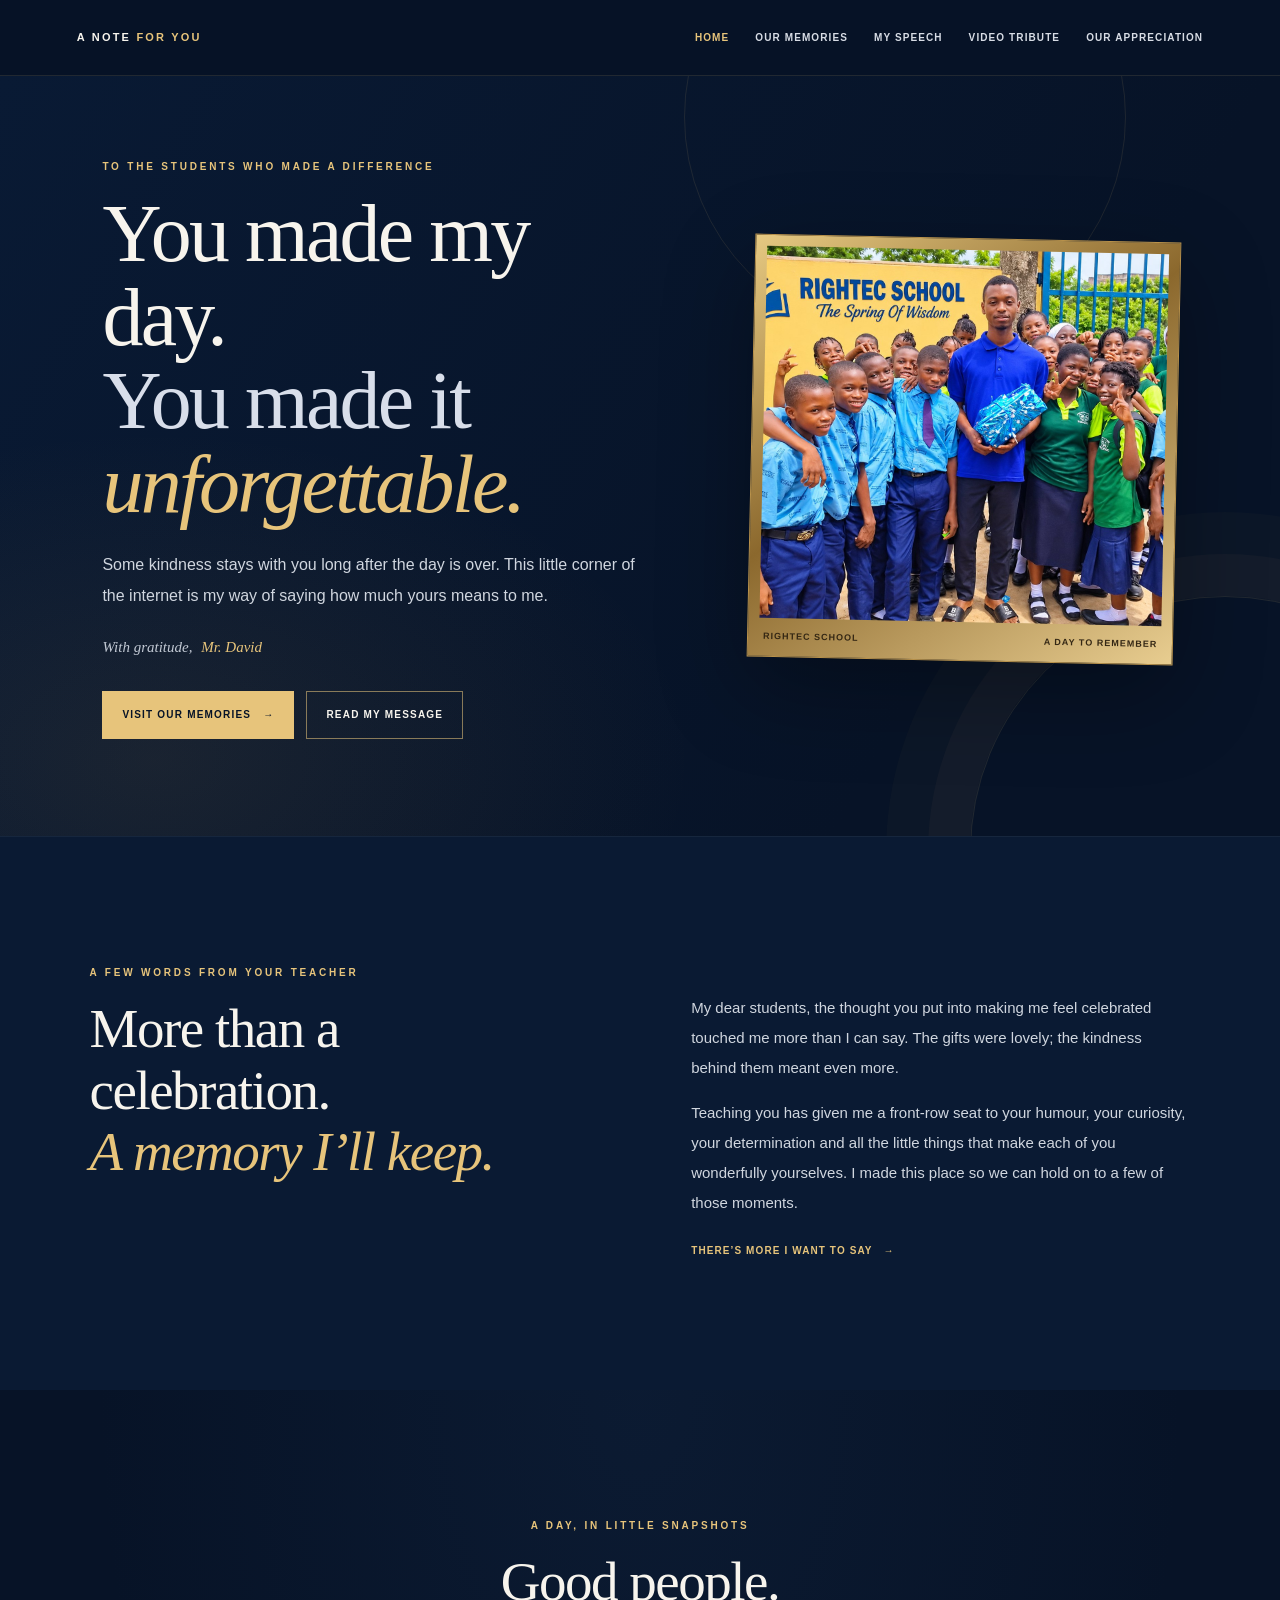
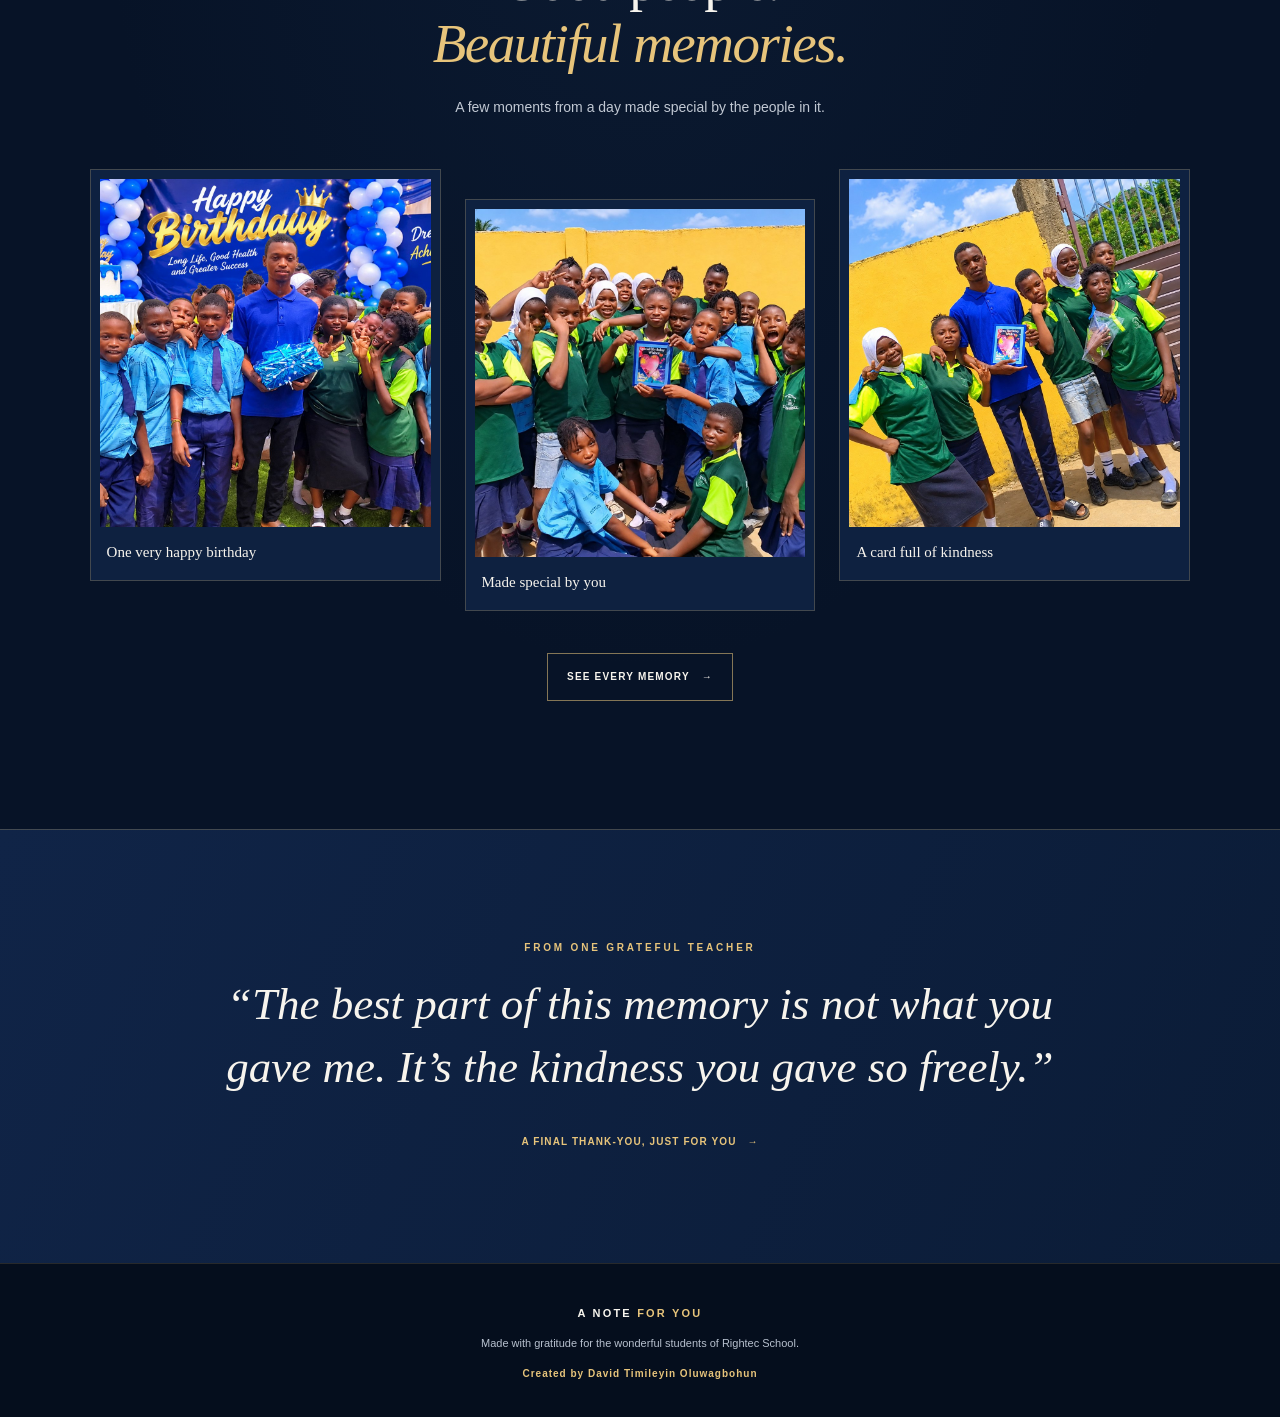
==== index.html @ 3aaab976 "Rebuild student appreciation website Co-authored-by: Copilot <223556219+Copilot@users.noreply.github" ====
<!doctype html>
<html lang="en">
<head>
  <meta charset="utf-8">
  <meta name="viewport" content="width=device-width, initial-scale=1">
  <meta name="theme-color" content="#071327">
  <meta name="description" content="A heartfelt thank-you and a collection of memories for the wonderful students of Rightec School.">
  <title>For My Wonderful Students | Mr. David</title>
  <link rel="stylesheet" href="style.css">
</head>
<body>
  <header class="site-header">
    <a class="brand" href="index.html" aria-label="Mr. David's appreciation website, home">A NOTE <span>FOR YOU</span></a>
    <nav class="navigation" aria-label="Main navigation">
      <a href="index.html" aria-current="page">Home</a>
      <a href="memories.html">Our Memories</a>
      <a href="speech.html">My Speech</a>
      <a href="video.html">Video Tribute</a>
      <a href="thank-you.html">Our Appreciation</a>
    </nav>
  </header>

  <main>
    <section class="hero">
      <div class="hero-copy">
        <p class="eyebrow">To the students who made a difference</p>
        <h1>You made my day.<br><span>You made it</span><br><em>unforgettable.</em></h1>
        <p class="hero-intro">Some kindness stays with you long after the day is over. This little corner of the internet is my way of saying how much yours means to me.</p>
        <p class="hero-signature">With gratitude, <span>Mr. David</span></p>
        <div class="button-row">
          <a class="button button-gold" href="memories.html">Visit our memories <span aria-hidden="true">→</span></a>
          <a class="button button-outline" href="speech.html">Read my message</a>
        </div>
      </div>
      <figure class="hero-photo">
        <img src="images/1000128212.jpg" alt="Mr. David surrounded by his students at Rightec School">
        <figcaption><span>Rightec School</span><span>A day to remember</span></figcaption>
      </figure>
      <span class="hero-ornament" aria-hidden="true"></span>
    </section>

    <section class="section welcome-section">
      <div class="section-heading">
        <p class="eyebrow">A few words from your teacher</p>
        <h2>More than a celebration.<br><em>A memory I’ll keep.</em></h2>
      </div>
      <div class="welcome-copy">
        <p>My dear students, the thought you put into making me feel celebrated touched me more than I can say. The gifts were lovely; the kindness behind them meant even more.</p>
        <p>Teaching you has given me a front-row seat to your humour, your curiosity, your determination and all the little things that make each of you wonderfully yourselves. I made this place so we can hold on to a few of those moments.</p>
        <a class="text-link" href="speech.html">There’s more I want to say <span aria-hidden="true">→</span></a>
      </div>
    </section>

    <section class="section memory-preview">
      <div class="section-heading section-heading-centered">
        <p class="eyebrow">A day, in little snapshots</p>
        <h2>Good people.<br><em>Beautiful memories.</em></h2>
        <p class="section-lead">A few moments from a day made special by the people in it.</p>
      </div>
      <div class="preview-grid">
        <a class="preview-card" href="memories.html">
          <img src="images/1000127502.jpg" alt="A joyful birthday gathering with the students" loading="lazy">
          <span>One very happy birthday</span>
        </a>
        <a class="preview-card preview-card-offset" href="memories.html">
          <img src="images/1000131288.jpg" alt="Mr. David sharing a gift with his students" loading="lazy">
          <span>Made special by you</span>
        </a>
        <a class="preview-card" href="memories.html">
          <img src="images/1000131291.jpg" alt="Students gathered around a birthday card" loading="lazy">
          <span>A card full of kindness</span>
        </a>
      </div>
      <div class="center">
        <a class="button button-outline" href="memories.html">See every memory <span aria-hidden="true">→</span></a>
      </div>
    </section>

    <section class="closing-band">
      <p class="eyebrow">From one grateful teacher</p>
      <blockquote>“The best part of this memory is not what you gave me. It’s the kindness you gave so freely.”</blockquote>
      <a class="text-link" href="thank-you.html">A final thank-you, just for you <span aria-hidden="true">→</span></a>
    </section>
  </main>

  <footer class="site-footer">
    <a class="brand" href="index.html">A NOTE <span>FOR YOU</span></a>
    <p>Made with gratitude for the wonderful students of Rightec School.</p>
    <p class="creator-credit">Created by David Timileyin Oluwagbohun</p>
  </footer>
</body>
</html>
---- style.css ----
:root {
  color-scheme: dark;
  --night: #071327;
  --night-soft: #0a1a33;
  --surface: #0e2140;
  --surface-raised: #12284a;
  --gold: #e7c47b;
  --gold-deep: #b9924b;
  --white: #f7f4ed;
  --muted: #c1c8d3;
  --line: rgb(231 196 123 / 24%);
  --serif: Georgia, "Times New Roman", serif;
  --sans: Arial, Helvetica, sans-serif;
}

* {
  box-sizing: border-box;
}

html {
  scroll-behavior: smooth;
}

body {
  min-width: 320px;
  margin: 0;
  background: var(--night);
  color: var(--white);
  font-family: var(--serif);
  line-height: 1.7;
}

img {
  display: block;
  max-width: 100%;
}

a {
  color: inherit;
  text-decoration: none;
}

a:focus-visible {
  outline: 2px solid var(--gold);
  outline-offset: 5px;
}

.site-header {
  position: sticky;
  z-index: 5;
  top: 0;
  display: flex;
  min-height: 76px;
  align-items: center;
  justify-content: space-between;
  gap: 24px;
  padding: 14px max(6vw, calc((100vw - 1200px) / 2));
  border-bottom: 1px solid rgb(231 196 123 / 12%);
  background: rgb(7 19 39 / 96%);
  backdrop-filter: blur(14px);
}

.brand {
  flex: 0 0 auto;
  color: var(--white);
  font: 700 11px/1.3 var(--sans);
  letter-spacing: 2.2px;
}

.brand span {
  color: var(--gold);
}

.navigation {
  display: flex;
  flex-wrap: wrap;
  justify-content: flex-end;
  gap: 8px 26px;
}

.navigation a {
  padding: 5px 0;
  color: #d7dce5;
  font: 700 10px/1.5 var(--sans);
  letter-spacing: 1.1px;
  text-transform: uppercase;
  transition: color 180ms ease;
}

.navigation a:hover,
.navigation a[aria-current="page"] {
  color: var(--gold);
}

.hero {
  position: relative;
  display: grid;
  min-height: min(760px, calc(100svh - 76px));
  grid-template-columns: minmax(0, 1fr) minmax(300px, 0.78fr);
  align-items: center;
  gap: clamp(42px, 8vw, 110px);
  overflow: hidden;
  padding: 82px max(8vw, calc((100vw - 1120px) / 2)) 96px;
  background:
    radial-gradient(ellipse at 12% 90%, rgb(183 143 71 / 10%), transparent 34%),
    linear-gradient(120deg, #091a34, #071327 74%);
}

.hero::before {
  position: absolute;
  top: -180px;
  right: 12%;
  width: 440px;
  height: 440px;
  border: 1px solid rgb(231 196 123 / 10%);
  border-radius: 50%;
  content: "";
  pointer-events: none;
}

.hero-copy,
.hero-photo {
  position: relative;
  z-index: 1;
}

.hero-copy {
  max-width: 660px;
}

.eyebrow {
  margin: 0 0 17px;
  color: var(--gold);
  font: 700 10px/1.6 var(--sans);
  letter-spacing: 2.8px;
  text-transform: uppercase;
}

h1,
h2,
h3,
p,
blockquote {
  margin-top: 0;
}

.hero h1,
.page-hero h1,
.thank-you-hero h1 {
  margin-bottom: 24px;
  color: var(--white);
  font-size: clamp(48px, 6.4vw, 82px);
  font-weight: 400;
  letter-spacing: -2.7px;
  line-height: 1.02;
}

.hero h1 span {
  color: #d8deea;
}

h1 em,
h2 em {
  color: var(--gold);
  font-weight: 400;
}

.hero-intro,
.page-hero > p:last-child,
.thank-you-hero > p:not(.eyebrow) {
  max-width: 560px;
  margin-bottom: 0;
  color: #d0d6df;
  font: 16px/1.9 var(--sans);
}

.hero-signature {
  margin: 24px 0 0;
  color: var(--muted);
  font: italic 15px/1.7 var(--serif);
}

.hero-signature span {
  margin-left: 5px;
  color: var(--gold);
}

.button-row {
  display: flex;
  flex-wrap: wrap;
  gap: 12px;
  margin-top: 30px;
}

.button {
  display: inline-flex;
  min-height: 48px;
  align-items: center;
  justify-content: center;
  gap: 12px;
  padding: 13px 19px;
  border: 1px solid transparent;
  font: 700 10px/1.4 var(--sans);
  letter-spacing: 1.2px;
  text-align: center;
  text-transform: uppercase;
  transition: background-color 180ms ease, border-color 180ms ease, color 180ms ease, transform 180ms ease;
}

.button:hover {
  transform: translateY(-2px);
}

.button-gold {
  background: var(--gold);
  color: var(--night);
}

.button-gold:hover {
  background: #f2d89e;
}

.button-outline {
  border-color: rgb(231 196 123 / 56%);
  color: var(--white);
}

.button-outline:hover {
  border-color: var(--gold);
  background: rgb(231 196 123 / 9%);
}

.hero-photo {
  width: 100%;
  max-width: 450px;
  justify-self: end;
  margin: 0;
  padding: 11px;
  border: 1px solid var(--gold-deep);
  background: linear-gradient(145deg, #e6c982, #8b682d 45%, #e8cd90);
  box-shadow: 0 30px 90px rgb(0 0 0 / 32%);
  transform: rotate(1.2deg);
}

.hero-photo img {
  width: 100%;
  aspect-ratio: 1.08;
  object-fit: cover;
  object-position: center;
}

.hero-photo figcaption {
  display: flex;
  justify-content: space-between;
  gap: 12px;
  padding: 12px 4px 1px;
  color: #342714;
  font: 700 9px/1.5 var(--sans);
  letter-spacing: 1px;
  text-transform: uppercase;
}

.hero-ornament {
  position: absolute;
  right: -200px;
  bottom: -270px;
  width: 510px;
  height: 510px;
  border: 1px solid rgb(231 196 123 / 12%);
  border-radius: 50%;
  box-shadow: 0 0 0 42px rgb(231 196 123 / 3%), 0 0 0 84px rgb(231 196 123 / 2%);
  pointer-events: none;
}

.section {
  padding: clamp(72px, 10vw, 132px) max(7vw, calc((100vw - 1120px) / 2));
}

.welcome-section {
  display: grid;
  grid-template-columns: 1fr 1fr;
  align-items: start;
  gap: clamp(36px, 8vw, 110px);
  border-top: 1px solid rgb(255 255 255 / 5%);
  background: var(--night-soft);
}

.section-heading h2,
.gallery-intro h2,
.video-message h2,
.letter h2,
.closing-card h2 {
  margin-bottom: 0;
  color: var(--white);
  font-size: clamp(34px, 4.5vw, 55px);
  font-weight: 400;
  letter-spacing: -1.5px;
  line-height: 1.12;
}

.welcome-copy {
  max-width: 560px;
  padding-top: 28px;
}

.welcome-copy p,
.video-message > p:not(.eyebrow),
.closing-card > p:not(.eyebrow, .closing-line, .letter-signoff) {
  color: #d0d6df;
  font: 15px/2 var(--sans);
}

.text-link {
  display: inline-flex;
  align-items: center;
  gap: 11px;
  margin-top: 9px;
  color: var(--gold);
  font: 700 10px/1.7 var(--sans);
  letter-spacing: 1.1px;
  text-transform: uppercase;
}

.text-link span {
  transition: transform 180ms ease;
}

.text-link:hover span {
  transform: translateX(4px);
}

.memory-preview {
  background:
    radial-gradient(ellipse at 50% 0, rgb(29 57 94 / 20%), transparent 60%),
    var(--night);
}

.section-heading-centered {
  max-width: 660px;
  margin: 0 auto 48px;
  text-align: center;
}

.section-lead {
  max-width: 490px;
  margin: 20px auto 0;
  color: var(--muted);
  font: 14px/1.9 var(--sans);
}

.preview-grid {
  display: grid;
  grid-template-columns: repeat(3, minmax(0, 1fr));
  align-items: start;
  gap: 24px;
}

.preview-card {
  padding: 9px;
  border: 1px solid var(--line);
  background: var(--surface);
  transition: border-color 180ms ease, transform 180ms ease;
}

.preview-card:hover {
  transform: translateY(-4px);
  border-color: var(--gold);
}

.preview-card-offset {
  margin-top: 30px;
}

.preview-card img {
  width: 100%;
  aspect-ratio: 0.95;
  object-fit: cover;
}

.preview-card span {
  display: block;
  padding: 13px 7px 5px;
  color: var(--white);
  font-size: 15px;
}

.center {
  margin-top: 42px;
  text-align: center;
}

.closing-band {
  padding: clamp(68px, 9vw, 110px) 7%;
  border-top: 1px solid var(--line);
  background: linear-gradient(115deg, #102447, #0b1c37);
  text-align: center;
}

.closing-band blockquote {
  max-width: 830px;
  margin: 0 auto 25px;
  color: var(--white);
  font-size: clamp(28px, 4vw, 45px);
  font-style: italic;
  line-height: 1.4;
}

.page-hero {
  padding: clamp(74px, 10vw, 125px) max(7vw, calc((100vw - 1120px) / 2));
  background:
    radial-gradient(ellipse at 87% 3%, rgb(183 143 71 / 12%), transparent 36%),
    linear-gradient(115deg, #0d2243, #071327 75%);
}

.page-hero h1 {
  font-size: clamp(46px, 6vw, 72px);
}

.page-hero > p:last-child {
  max-width: 650px;
}

.gallery-section {
  background: var(--night);
}

.gallery-intro {
  margin-bottom: 40px;
}

.gallery {
  display: grid;
  grid-template-columns: repeat(2, minmax(0, 1fr));
  gap: 26px;
}

.memory-card {
  overflow: hidden;
  border: 1px solid rgb(231 196 123 / 16%);
  background: var(--surface);
  box-shadow: 0 16px 42px rgb(0 0 0 / 12%);
}

.memory-card img {
  width: 100%;
  aspect-ratio: 1.42;
  object-fit: cover;
  transition: transform 350ms ease;
}

.memory-card:hover img {
  transform: scale(1.025);
}

.memory-copy {
  padding: 23px 25px 27px;
}

.memory-number {
  margin-bottom: 8px;
  color: var(--gold);
  font: 700 9px/1.5 var(--sans);
  letter-spacing: 2px;
}

.memory-copy h3 {
  margin-bottom: 9px;
  color: var(--white);
  font-size: 25px;
  font-weight: 400;
  line-height: 1.25;
}

.memory-copy > p:last-child {
  margin-bottom: 0;
  color: var(--muted);
  font: 13px/1.85 var(--sans);
}

.gallery-note {
  margin: 26px 0 0;
  color: #aeb8c8;
  font: 12px/1.7 var(--sans);
  text-align: center;
}

.speech-section {
  background:
    radial-gradient(ellipse at 50% 0, rgb(29 57 94 / 20%), transparent 55%),
    var(--night);
}

.letter {
  max-width: 850px;
  margin: 0 auto;
  padding: clamp(28px, 6vw, 70px);
  border: 1px solid var(--line);
  border-top: 3px solid var(--gold);
  background: linear-gradient(145deg, #102341, #0c1c35);
  box-shadow: 0 24px 70px rgb(0 0 0 / 17%);
}

.letter h2 {
  max-width: 620px;
  margin-bottom: 35px;
  font-size: clamp(32px, 4vw, 48px);
}

.letter-body {
  color: #d5dae2;
  font-size: 17px;
  line-height: 2;
}

.letter-body p {
  margin-bottom: 22px;
}

.letter-signoff {
  margin: 32px 0 0;
  color: var(--muted);
  font-size: 15px;
  line-height: 1.9;
}

.letter-signoff span {
  display: inline-block;
  margin-top: 3px;
  color: var(--gold);
  font-size: 24px;
  font-style: italic;
}

.video-section {
  display: grid;
  grid-template-columns: minmax(0, 1.1fr) minmax(280px, 0.9fr);
  align-items: center;
  gap: clamp(42px, 7vw, 90px);
  background: var(--night);
}

.video-frame {
  padding: clamp(10px, 1.8vw, 18px);
  border: 1px solid #f2dcaa;
  background: linear-gradient(135deg, #8d692b, #f8e5ad 19%, #a67c37 39%, #f6dda0 56%, #815d22 78%, #e9cd88);
  box-shadow: 0 25px 65px rgb(0 0 0 / 30%);
}

.video-frame-inner {
  padding: 10px;
  border: 1px solid #75571f;
  background: #050d1b;
}

.video-frame-inner img {
  width: 100%;
  aspect-ratio: 1.42;
  object-fit: cover;
}

.frame-caption {
  margin: 0;
  padding: 15px 8px 5px;
  color: #f4e3b8;
  font: 700 9px/1.6 var(--sans);
  letter-spacing: 2px;
  text-align: center;
  text-transform: uppercase;
}

.video-message h2 {
  margin-bottom: 22px;
  font-size: clamp(34px, 4vw, 47px);
}

.video-message code {
  color: var(--gold);
  overflow-wrap: anywhere;
}

.thank-you-hero {
  display: flex;
  min-height: 68vh;
  flex-direction: column;
  align-items: center;
  justify-content: center;
  padding: 90px 7%;
  background:
    radial-gradient(ellipse at 50% 20%, rgb(183 143 71 / 13%), transparent 42%),
    linear-gradient(150deg, #102445, #071327 74%);
  text-align: center;
}

.thank-you-hero h1 {
  max-width: 1000px;
  font-size: clamp(46px, 7vw, 84px);
}

.thank-you-hero > p:not(.eyebrow) {
  max-width: 650px;
}

.gold-rule {
  width: 58px;
  height: 1px;
  margin-top: 38px;
  background: var(--gold);
}

.closing-section {
  background: var(--night);
  text-align: center;
}

.closing-card {
  max-width: 800px;
  margin: 0 auto;
  padding: clamp(30px, 6vw, 68px);
  border: 1px solid var(--line);
  background: var(--surface);
  text-align: left;
}

.closing-card h2 {
  margin-bottom: 25px;
  font-size: 34px;
}

.closing-line {
  margin: 34px 0 0;
  color: var(--white);
  font-size: clamp(24px, 4vw, 38px);
  line-height: 1.5;
}

.closing-line em {
  color: var(--gold);
}

.site-footer {
  padding: 34px 20px 30px;
  border-top: 1px solid rgb(231 196 123 / 15%);
  background: #050e1d;
  color: #b7c0ce;
  text-align: center;
}

.site-footer .brand {
  display: inline-block;
  margin-bottom: 9px;
}

.site-footer > p {
  margin: 5px 0;
  font: 11px/1.8 var(--sans);
}

.site-footer .creator-credit {
  margin-top: 11px;
  color: var(--gold);
  font: 700 10px/1.7 var(--sans);
  letter-spacing: 1px;
}

@media (max-width: 820px) {
  .site-header {
    align-items: flex-start;
    flex-direction: column;
    gap: 12px;
    padding: 15px 5vw 12px;
  }

  .navigation {
    justify-content: flex-start;
    gap: 5px 19px;
  }

  .hero {
    min-height: auto;
    grid-template-columns: minmax(0, 1fr) minmax(230px, 0.75fr);
    gap: 34px;
    padding: 75px 6vw 84px;
  }

  .hero h1 {
    font-size: clamp(44px, 7vw, 66px);
  }

  .section,
  .page-hero {
    padding-right: 6vw;
    padding-left: 6vw;
  }

  .video-section {
    grid-template-columns: 1fr;
  }

  .video-frame {
    width: 100%;
    max-width: 700px;
    margin: 0 auto;
  }

  .video-message {
    max-width: 700px;
    margin: 0 auto;
  }
}

@media (max-width: 600px) {
  .site-header {
    position: relative;
    padding: 14px 5vw;
  }

  .navigation {
    width: 100%;
    justify-content: space-between;
    gap: 3px 12px;
  }

  .navigation a {
    font-size: 9px;
    letter-spacing: 0.45px;
  }

  .hero {
    grid-template-columns: 1fr;
    gap: 38px;
    padding: 63px 7vw 70px;
  }

  .hero h1 {
    font-size: clamp(46px, 12vw, 65px);
    letter-spacing: -1.8px;
  }

  .hero-intro {
    font-size: 14px;
  }

  .hero-photo {
    width: min(88%, 390px);
    justify-self: center;
  }

  .hero-photo img {
    aspect-ratio: 1.15;
  }

  .button-row {
    align-items: stretch;
    flex-direction: column;
  }

  .button-row .button {
    width: 100%;
  }

  .section,
  .page-hero {
    padding: 66px 7vw;
  }

  .welcome-section {
    grid-template-columns: 1fr;
    gap: 20px;
  }

  .welcome-copy {
    padding-top: 0;
  }

  .preview-grid,
  .gallery {
    grid-template-columns: 1fr;
    gap: 18px;
  }

  .preview-card-offset {
    margin-top: 0;
  }

  .preview-card img {
    aspect-ratio: 1.3;
  }

  .section-heading-centered {
    margin-bottom: 30px;
  }

  .memory-card img {
    aspect-ratio: 1.2;
  }

  .memory-copy {
    padding: 20px;
  }

  .letter-body {
    font-size: 15px;
  }

  .thank-you-hero {
    min-height: 60vh;
    padding: 75px 7vw;
  }

  .thank-you-hero h1 {
    letter-spacing: -1.7px;
  }

  .closing-card {
    padding: 28px 22px;
  }
}

@media (prefers-reduced-motion: reduce) {
  *,
  *::before,
  *::after {
    scroll-behavior: auto !important;
    transition-duration: 0.01ms !important;
  }
}
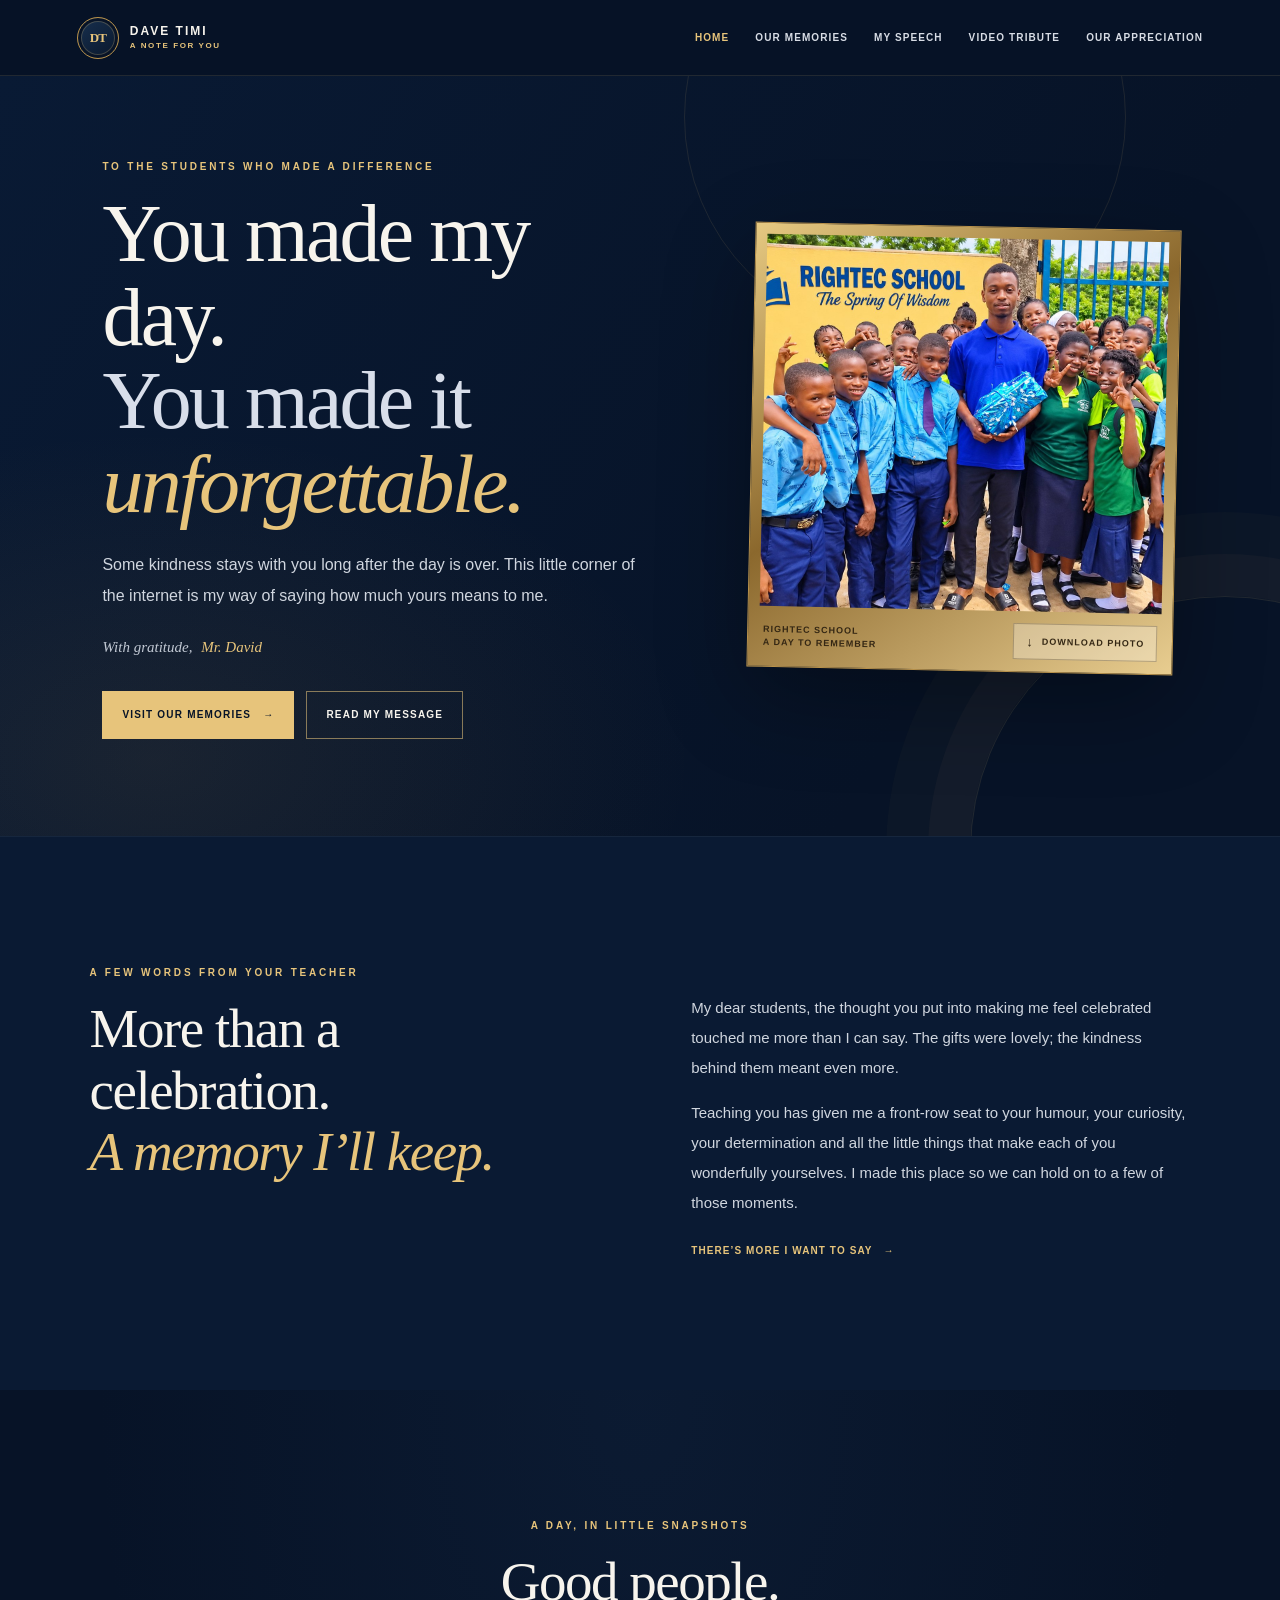
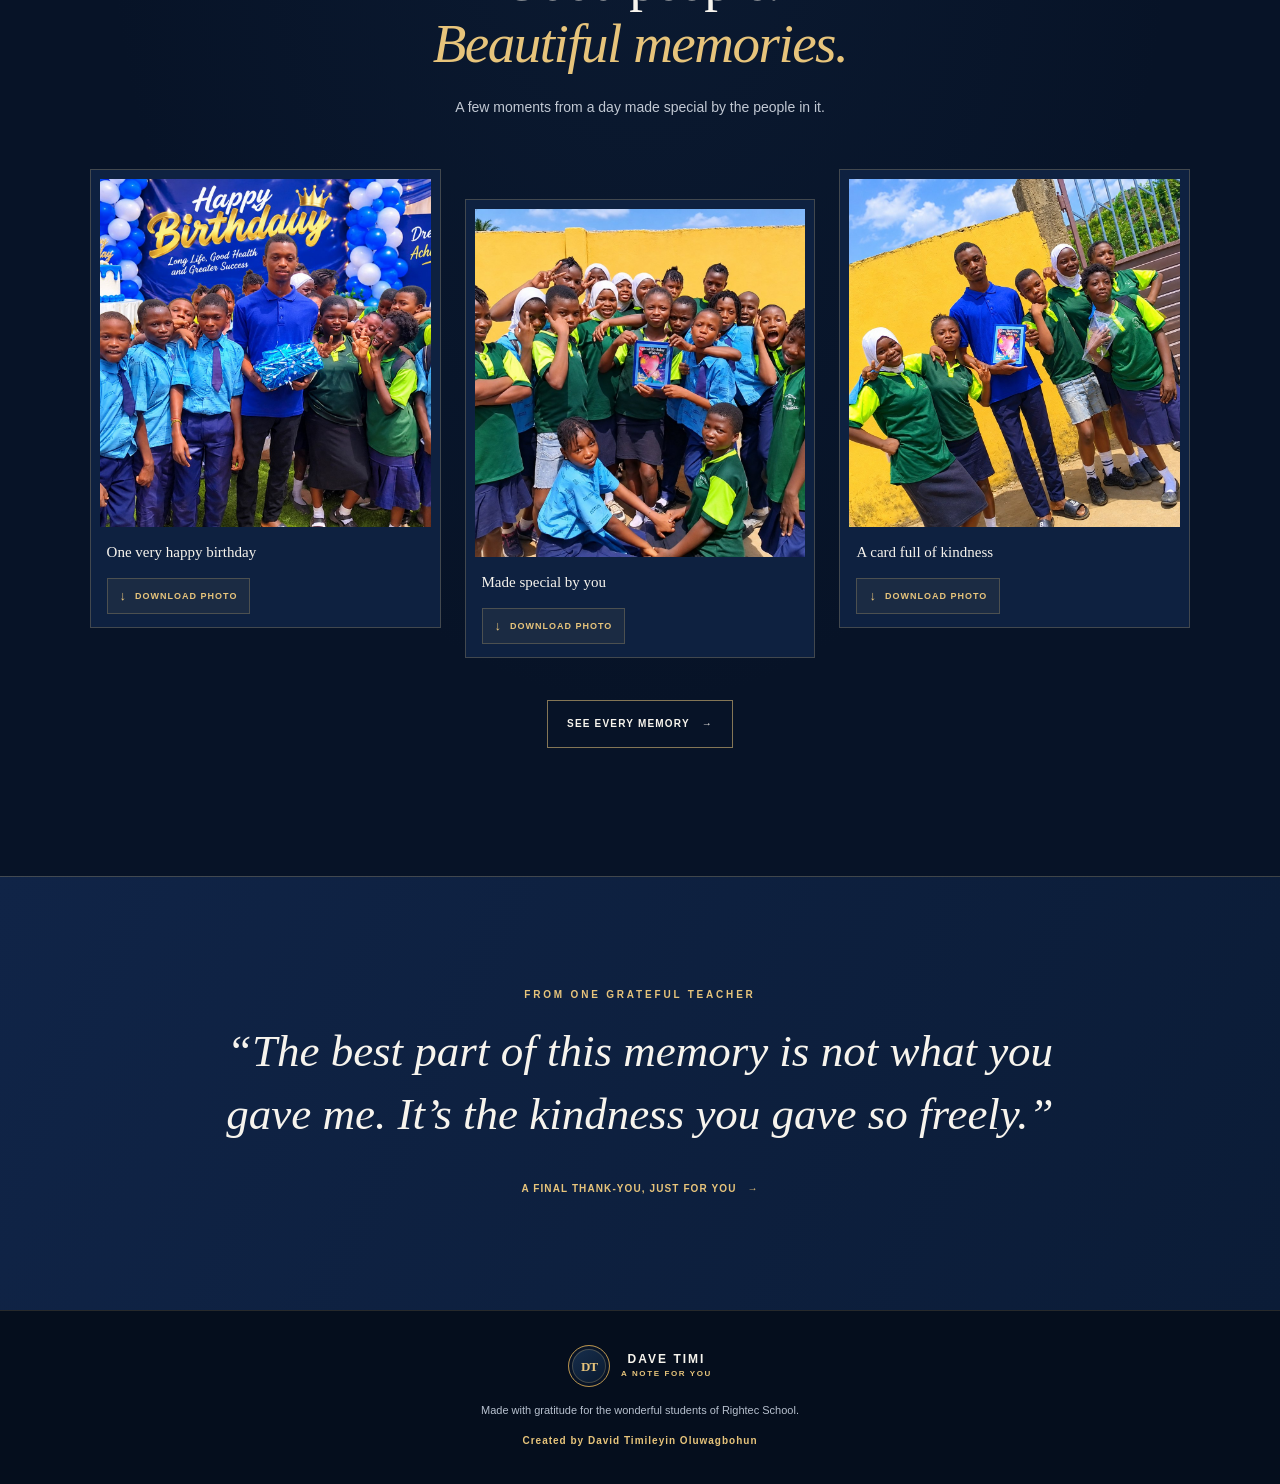
==== commit 2e90fb1b: "Add Dave Timi branding and photo downloads Co-authored-by: Copilot <223556219+Copilot@users.noreply." ====
--- a/index.html
+++ b/index.html
@@ -10,7 +10,10 @@
 </head>
 <body>
   <header class="site-header">
-    <a class="brand" href="index.html" aria-label="Mr. David's appreciation website, home">A NOTE <span>FOR YOU</span></a>
+    <a class="brand" href="index.html" aria-label="Dave Timi appreciation website, home">
+      <span class="brand-mark" aria-hidden="true">DT</span>
+      <span class="brand-copy"><strong>DAVE TIMI</strong><small>A NOTE FOR YOU</small></span>
+    </a>
     <nav class="navigation" aria-label="Main navigation">
       <a href="index.html" aria-current="page">Home</a>
       <a href="memories.html">Our Memories</a>
@@ -34,7 +37,7 @@
       </div>
       <figure class="hero-photo">
         <img src="images/1000128212.jpg" alt="Mr. David surrounded by his students at Rightec School">
-        <figcaption><span>Rightec School</span><span>A day to remember</span></figcaption>
+        <figcaption><span>Rightec School<br>A day to remember</span><a class="download-link" href="images/1000128212.jpg" download="1000128212.jpg">Download photo</a></figcaption>
       </figure>
       <span class="hero-ornament" aria-hidden="true"></span>
     </section>
@@ -58,18 +61,21 @@
         <p class="section-lead">A few moments from a day made special by the people in it.</p>
       </div>
       <div class="preview-grid">
-        <a class="preview-card" href="memories.html">
+        <article class="preview-card">
           <img src="images/1000127502.jpg" alt="A joyful birthday gathering with the students" loading="lazy">
           <span>One very happy birthday</span>
-        </a>
-        <a class="preview-card preview-card-offset" href="memories.html">
+          <a class="download-link" href="images/1000127502.jpg" download="1000127502.jpg">Download photo</a>
+        </article>
+        <article class="preview-card preview-card-offset">
           <img src="images/1000131288.jpg" alt="Mr. David sharing a gift with his students" loading="lazy">
           <span>Made special by you</span>
-        </a>
-        <a class="preview-card" href="memories.html">
+          <a class="download-link" href="images/1000131288.jpg" download="1000131288.jpg">Download photo</a>
+        </article>
+        <article class="preview-card">
           <img src="images/1000131291.jpg" alt="Students gathered around a birthday card" loading="lazy">
           <span>A card full of kindness</span>
-        </a>
+          <a class="download-link" href="images/1000131291.jpg" download="1000131291.jpg">Download photo</a>
+        </article>
       </div>
       <div class="center">
         <a class="button button-outline" href="memories.html">See every memory <span aria-hidden="true">→</span></a>
@@ -84,7 +90,10 @@
   </main>
 
   <footer class="site-footer">
-    <a class="brand" href="index.html">A NOTE <span>FOR YOU</span></a>
+    <a class="brand" href="index.html" aria-label="Dave Timi appreciation website, home">
+      <span class="brand-mark" aria-hidden="true">DT</span>
+      <span class="brand-copy"><strong>DAVE TIMI</strong><small>A NOTE FOR YOU</small></span>
+    </a>
     <p>Made with gratitude for the wonderful students of Rightec School.</p>
     <p class="creator-credit">Created by David Timileyin Oluwagbohun</p>
   </footer>
--- a/style.css
+++ b/style.css
@@ -61,14 +61,73 @@
 }
 
 .brand {
+  display: inline-flex;
   flex: 0 0 auto;
+  align-items: center;
+  gap: 11px;
   color: var(--white);
-  font: 700 11px/1.3 var(--sans);
-  letter-spacing: 2.2px;
-}
-
-.brand span {
-  color: var(--gold);
+}
+
+.brand-mark {
+  position: relative;
+  display: grid;
+  width: 42px;
+  height: 42px;
+  flex: 0 0 42px;
+  place-items: center;
+  border: 1px solid var(--gold-deep);
+  border-radius: 50%;
+  background: linear-gradient(145deg, #18304f, #09172b);
+  box-shadow: inset 0 0 0 3px var(--night), inset 0 0 0 4px var(--line);
+  color: var(--gold);
+  font: 700 13px/1 var(--serif);
+  letter-spacing: -1px;
+}
+
+.brand-copy {
+  display: grid;
+  gap: 3px;
+}
+
+.brand-copy strong {
+  color: var(--white);
+  font: 700 12px/1.1 var(--sans);
+  letter-spacing: 2px;
+}
+
+.brand-copy small {
+  color: var(--gold);
+  font: 700 8px/1.2 var(--sans);
+  letter-spacing: 1.6px;
+}
+
+.download-link {
+  display: inline-flex;
+  min-height: 36px;
+  align-items: center;
+  justify-content: center;
+  gap: 8px;
+  margin-top: 12px;
+  padding: 8px 12px;
+  border: 1px solid var(--line);
+  background: rgb(231 196 123 / 6%);
+  color: var(--gold);
+  font: 700 9px/1.4 var(--sans);
+  letter-spacing: 1px;
+  text-transform: uppercase;
+  transition: background-color 180ms ease, border-color 180ms ease, color 180ms ease;
+}
+
+.download-link::before {
+  content: "↓";
+  font-size: 13px;
+  line-height: 1;
+}
+
+.download-link:hover {
+  border-color: var(--gold);
+  background: var(--gold);
+  color: var(--night);
 }
 
 .navigation {
@@ -252,12 +311,27 @@
 .hero-photo figcaption {
   display: flex;
   justify-content: space-between;
+  align-items: center;
   gap: 12px;
   padding: 12px 4px 1px;
   color: #342714;
   font: 700 9px/1.5 var(--sans);
   letter-spacing: 1px;
   text-transform: uppercase;
+}
+
+.hero-photo .download-link {
+  flex: 0 0 auto;
+  margin: 0;
+  border-color: rgb(52 39 20 / 30%);
+  background: rgb(255 255 255 / 28%);
+  color: #342714;
+}
+
+.hero-photo .download-link:hover {
+  border-color: #342714;
+  background: #342714;
+  color: #fff4d6;
 }
 
 .hero-ornament {
@@ -356,6 +430,7 @@
 }
 
 .preview-card {
+  display: block;
   padding: 9px;
   border: 1px solid var(--line);
   background: var(--surface);
@@ -377,11 +452,15 @@
   object-fit: cover;
 }
 
-.preview-card span {
+.preview-card > span {
   display: block;
   padding: 13px 7px 5px;
   color: var(--white);
   font-size: 15px;
+}
+
+.preview-card .download-link {
+  margin: 7px 7px 4px;
 }
 
 .center {
@@ -471,7 +550,7 @@
   line-height: 1.25;
 }
 
-.memory-copy > p:last-child {
+.memory-copy > p:not(.memory-number) {
   margin-bottom: 0;
   color: var(--muted);
   font: 13px/1.85 var(--sans);
@@ -540,6 +619,9 @@
 }
 
 .video-frame {
+  width: 100%;
+  max-width: 390px;
+  justify-self: center;
   padding: clamp(10px, 1.8vw, 18px);
   border: 1px solid #f2dcaa;
   background: linear-gradient(135deg, #8d692b, #f8e5ad 19%, #a67c37 39%, #f6dda0 56%, #815d22 78%, #e9cd88);
@@ -552,10 +634,13 @@
   background: #050d1b;
 }
 
-.video-frame-inner img {
+.video-frame-inner video {
+  display: block;
   width: 100%;
-  aspect-ratio: 1.42;
-  object-fit: cover;
+  height: auto;
+  aspect-ratio: 9 / 16;
+  background: #030914;
+  object-fit: contain;
 }
 
 .frame-caption {
@@ -568,14 +653,29 @@
   text-transform: uppercase;
 }
 
+.frame-download {
+  display: flex;
+  width: max-content;
+  margin: 12px auto 4px;
+}
+
 .video-message h2 {
   margin-bottom: 22px;
   font-size: clamp(34px, 4vw, 47px);
 }
 
-.video-message code {
-  color: var(--gold);
-  overflow-wrap: anywhere;
+.video-dedication {
+  margin: 25px 0 0;
+  padding-top: 15px;
+  border-top: 1px solid var(--line);
+  color: var(--muted);
+  font: 700 10px/1.7 var(--sans);
+  letter-spacing: 1.2px;
+  text-transform: uppercase;
+}
+
+.video-dedication strong {
+  color: var(--gold);
 }
 
 .thank-you-hero {
@@ -646,7 +746,7 @@
 }
 
 .site-footer .brand {
-  display: inline-block;
+  display: inline-flex;
   margin-bottom: 9px;
 }
 
@@ -698,7 +798,7 @@
 
   .video-frame {
     width: 100%;
-    max-width: 700px;
+    max-width: 390px;
     margin: 0 auto;
   }
 
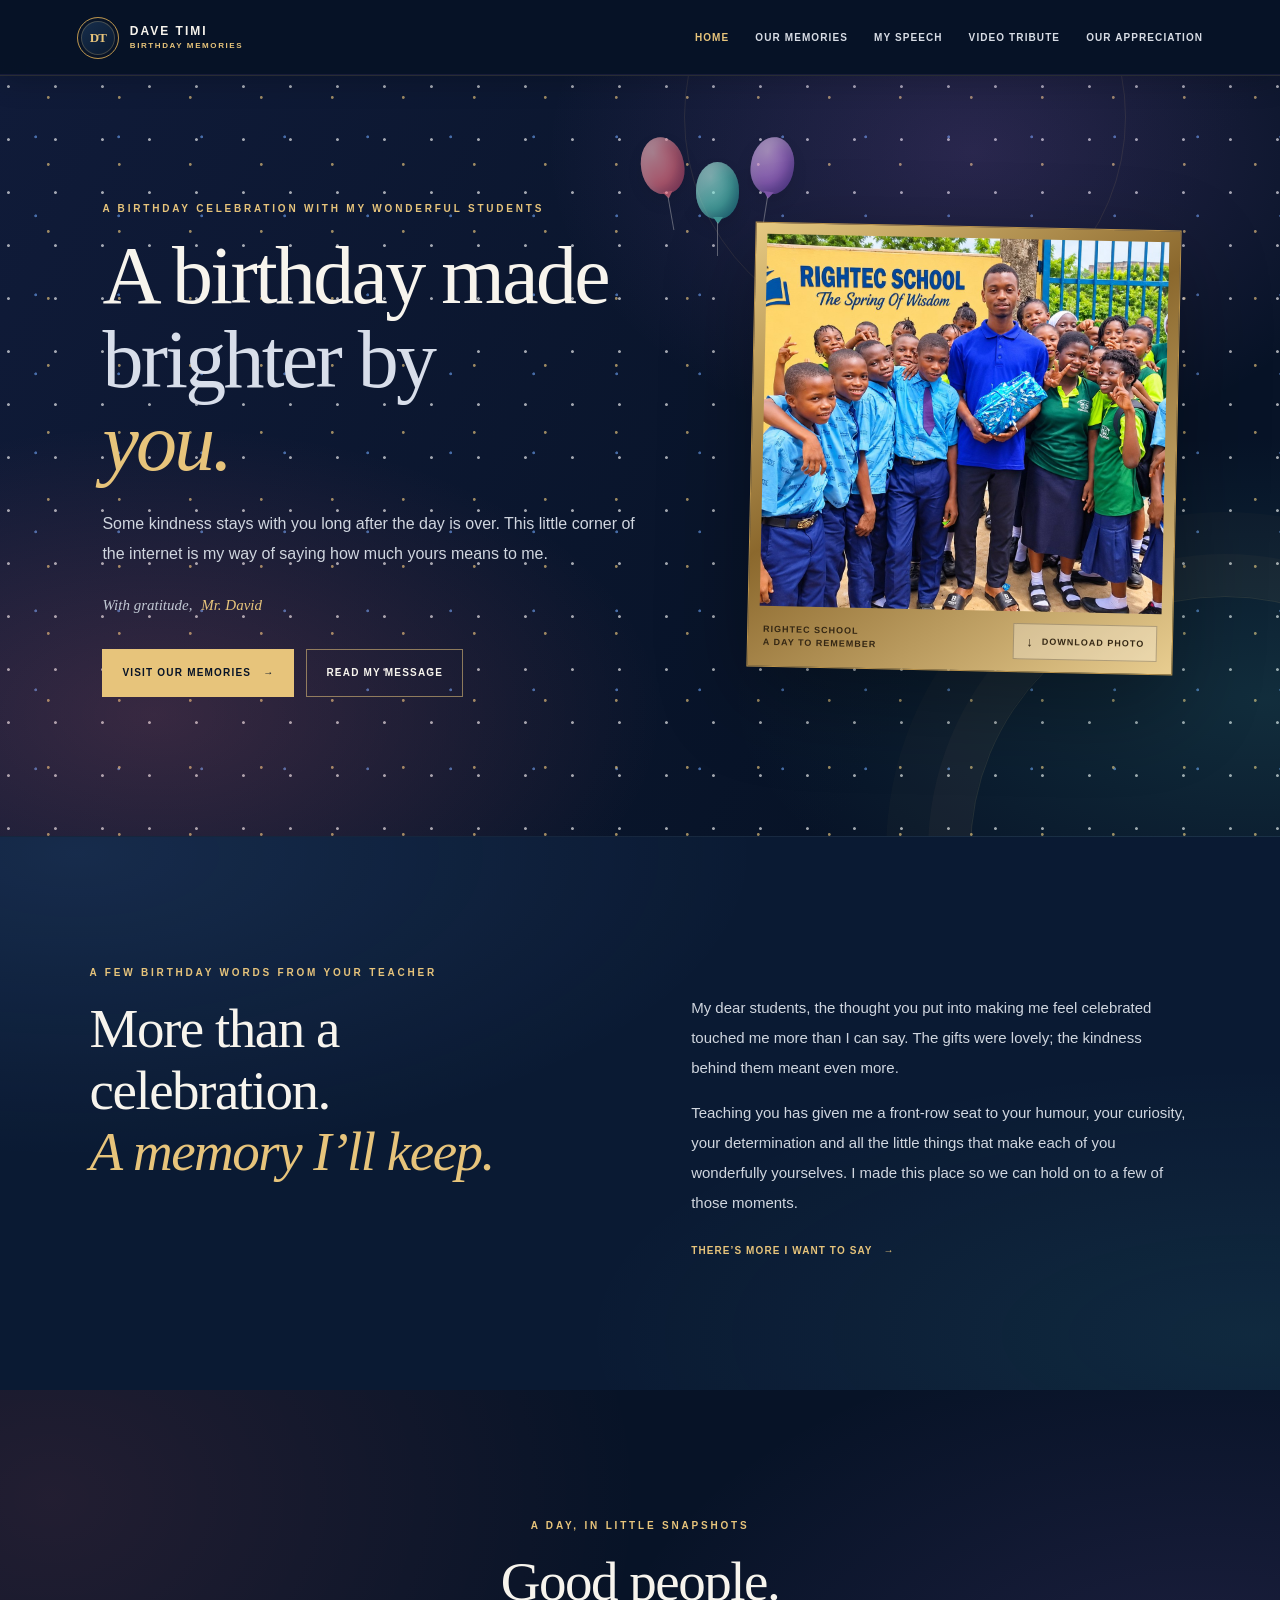
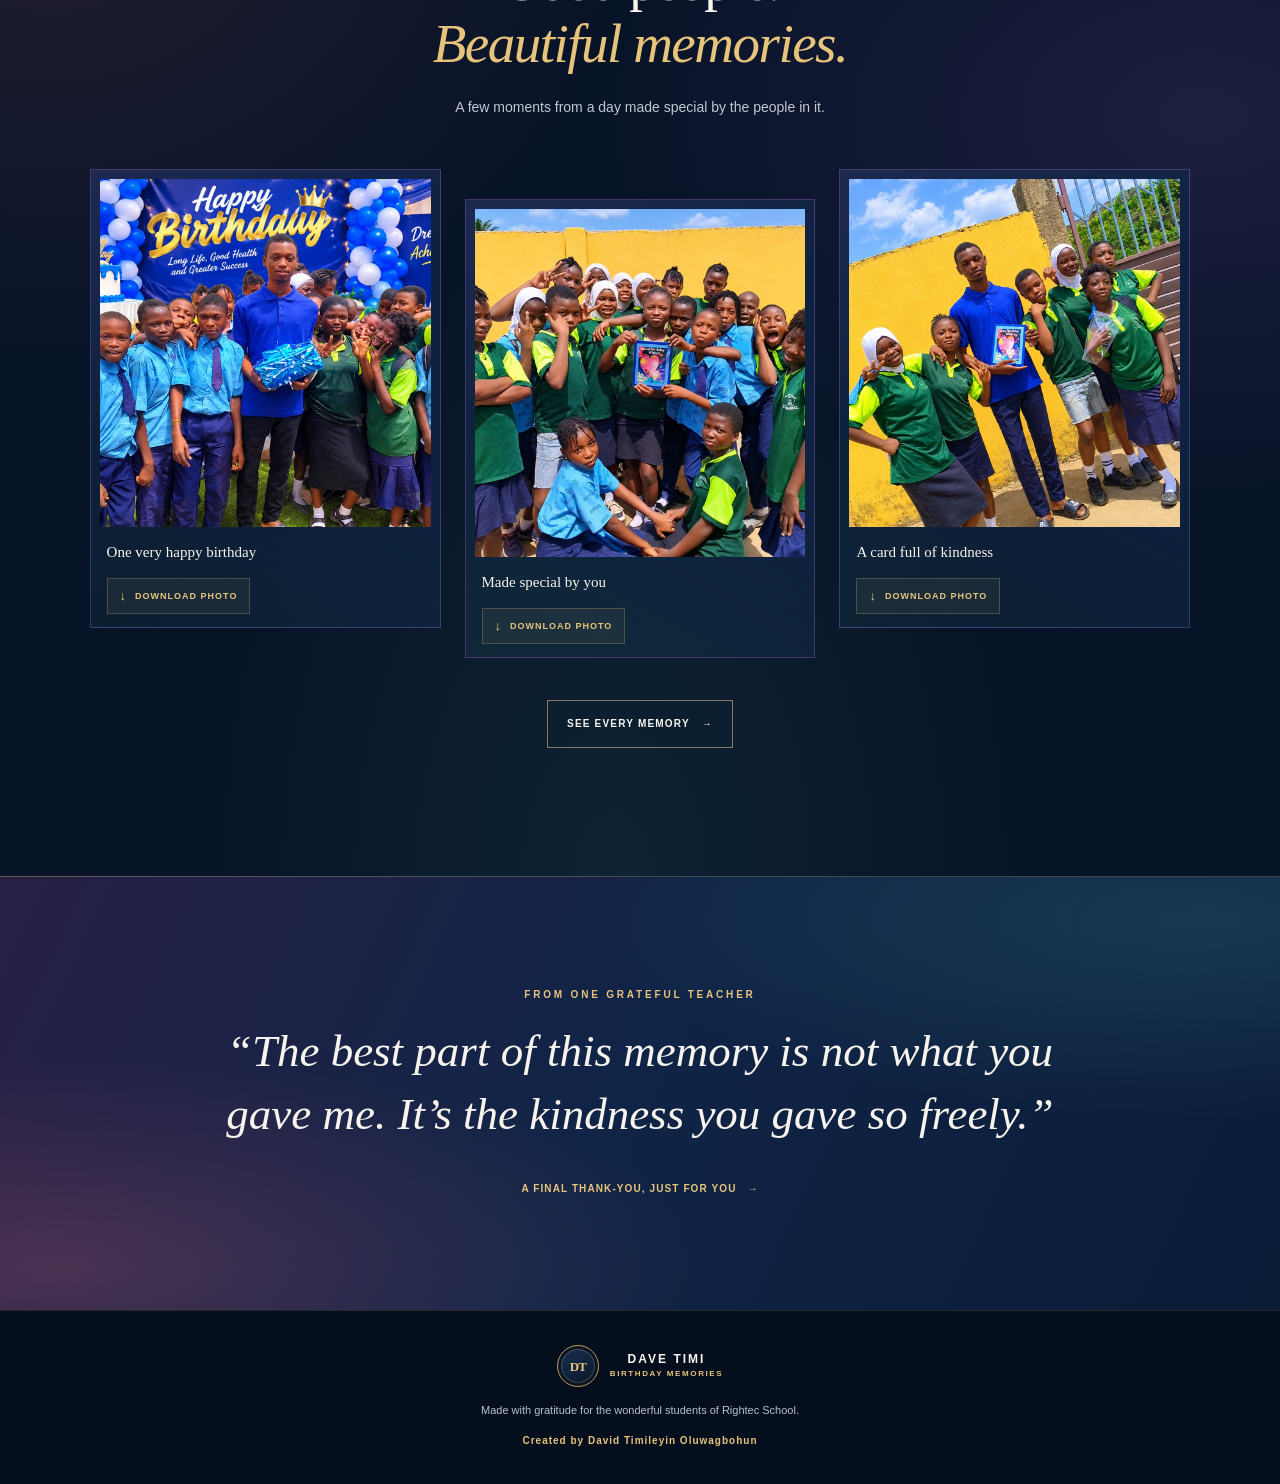
==== commit 262424df: "Enhance birthday celebration design Co-authored-by: Copilot <223556219+Copilot@users.noreply.github." ====
--- a/index.html
+++ b/index.html
@@ -3,16 +3,16 @@
 <head>
   <meta charset="utf-8">
   <meta name="viewport" content="width=device-width, initial-scale=1">
-  <meta name="theme-color" content="#071327">
-  <meta name="description" content="A heartfelt thank-you and a collection of memories for the wonderful students of Rightec School.">
-  <title>For My Wonderful Students | Mr. David</title>
+  <meta name="theme-color" content="#101531">
+  <meta name="description" content="A colorful birthday celebration, heartfelt thank-you and collection of memories for the wonderful students of Rightec School.">
+  <title>A Birthday to Remember | Dave Timi</title>
   <link rel="stylesheet" href="style.css">
 </head>
 <body>
   <header class="site-header">
     <a class="brand" href="index.html" aria-label="Dave Timi appreciation website, home">
       <span class="brand-mark" aria-hidden="true">DT</span>
-      <span class="brand-copy"><strong>DAVE TIMI</strong><small>A NOTE FOR YOU</small></span>
+      <span class="brand-copy"><strong>DAVE TIMI</strong><small>BIRTHDAY MEMORIES</small></span>
     </a>
     <nav class="navigation" aria-label="Main navigation">
       <a href="index.html" aria-current="page">Home</a>
@@ -26,8 +26,8 @@
   <main>
     <section class="hero">
       <div class="hero-copy">
-        <p class="eyebrow">To the students who made a difference</p>
-        <h1>You made my day.<br><span>You made it</span><br><em>unforgettable.</em></h1>
+        <p class="eyebrow">A birthday celebration with my wonderful students</p>
+        <h1>A birthday made<br><span>brighter by</span><br><em>you.</em></h1>
         <p class="hero-intro">Some kindness stays with you long after the day is over. This little corner of the internet is my way of saying how much yours means to me.</p>
         <p class="hero-signature">With gratitude, <span>Mr. David</span></p>
         <div class="button-row">
@@ -39,12 +39,13 @@
         <img src="images/1000128212.jpg" alt="Mr. David surrounded by his students at Rightec School">
         <figcaption><span>Rightec School<br>A day to remember</span><a class="download-link" href="images/1000128212.jpg" download="1000128212.jpg">Download photo</a></figcaption>
       </figure>
+      <div class="party-props" aria-hidden="true"><span class="balloon balloon-coral"></span><span class="balloon balloon-teal"></span><span class="balloon balloon-violet"></span></div>
       <span class="hero-ornament" aria-hidden="true"></span>
     </section>
 
     <section class="section welcome-section">
       <div class="section-heading">
-        <p class="eyebrow">A few words from your teacher</p>
+        <p class="eyebrow">A few birthday words from your teacher</p>
         <h2>More than a celebration.<br><em>A memory I’ll keep.</em></h2>
       </div>
       <div class="welcome-copy">
@@ -92,7 +93,7 @@
   <footer class="site-footer">
     <a class="brand" href="index.html" aria-label="Dave Timi appreciation website, home">
       <span class="brand-mark" aria-hidden="true">DT</span>
-      <span class="brand-copy"><strong>DAVE TIMI</strong><small>A NOTE FOR YOU</small></span>
+      <span class="brand-copy"><strong>DAVE TIMI</strong><small>BIRTHDAY MEMORIES</small></span>
     </a>
     <p>Made with gratitude for the wonderful students of Rightec School.</p>
     <p class="creator-credit">Created by David Timileyin Oluwagbohun</p>
--- a/style.css
+++ b/style.css
@@ -6,6 +6,10 @@
   --surface-raised: #12284a;
   --gold: #e7c47b;
   --gold-deep: #b9924b;
+  --coral: #ff7587;
+  --berry: #bd79ec;
+  --teal: #59dfcb;
+  --sky: #71aaff;
   --white: #f7f4ed;
   --muted: #c1c8d3;
   --line: rgb(231 196 123 / 24%);
@@ -24,7 +28,11 @@
 body {
   min-width: 320px;
   margin: 0;
-  background: var(--night);
+  background:
+    radial-gradient(ellipse at 4% 18%, rgb(101 72 187 / 10%), transparent 27%),
+    radial-gradient(ellipse at 96% 48%, rgb(28 153 164 / 8%), transparent 25%),
+    radial-gradient(ellipse at 46% 88%, rgb(202 75 119 / 7%), transparent 32%),
+    var(--night);
   color: var(--white);
   font-family: var(--serif);
   line-height: 1.7;
@@ -55,8 +63,9 @@
   justify-content: space-between;
   gap: 24px;
   padding: 14px max(6vw, calc((100vw - 1200px) / 2));
-  border-bottom: 1px solid rgb(231 196 123 / 12%);
+  border-bottom: 1px solid rgb(231 196 123 / 15%);
   background: rgb(7 19 39 / 96%);
+  box-shadow: 0 7px 28px rgb(0 0 0 / 16%), inset 0 -1px 0 rgb(189 121 236 / 9%);
   backdrop-filter: blur(14px);
 }
 
@@ -161,8 +170,14 @@
   overflow: hidden;
   padding: 82px max(8vw, calc((100vw - 1120px) / 2)) 96px;
   background:
-    radial-gradient(ellipse at 12% 90%, rgb(183 143 71 / 10%), transparent 34%),
-    linear-gradient(120deg, #091a34, #071327 74%);
+    radial-gradient(ellipse at 12% 84%, rgb(255 117 135 / 18%), transparent 32%),
+    radial-gradient(ellipse at 76% 10%, rgb(189 121 236 / 18%), transparent 31%),
+    radial-gradient(ellipse at 99% 82%, rgb(89 223 203 / 13%), transparent 30%),
+    radial-gradient(circle at 18% 20%, rgb(255 255 255 / 62%) 0 1px, transparent 1.8px),
+    radial-gradient(circle at 68% 32%, rgb(231 196 123 / 66%) 0 1px, transparent 1.8px),
+    radial-gradient(circle at 43% 77%, rgb(113 170 255 / 58%) 0 1px, transparent 1.8px),
+    linear-gradient(120deg, #101b39, #071327 74%);
+  background-size: auto, auto, auto, 47px 53px, 71px 67px, 83px 79px, auto;
 }
 
 .hero::before {
@@ -346,6 +361,81 @@
   pointer-events: none;
 }
 
+.party-props {
+  position: absolute;
+  z-index: 0;
+  top: 24%;
+  right: max(6vw, calc((100vw - 1200px) / 2));
+  display: flex;
+  align-items: flex-start;
+  gap: 12px;
+  opacity: 0.88;
+  pointer-events: none;
+}
+
+.hero .party-props {
+  top: 8%;
+  right: 38%;
+  opacity: 0.62;
+}
+
+.balloon {
+  position: relative;
+  display: block;
+  width: 43px;
+  height: 57px;
+  border-radius: 50% 50% 46% 46%;
+  box-shadow: inset -7px -5px 12px rgb(7 19 39 / 20%), inset 6px 6px 10px rgb(255 255 255 / 30%), 0 8px 18px rgb(0 0 0 / 15%);
+  animation: balloon-drift 5s ease-in-out infinite;
+}
+
+.balloon::before {
+  position: absolute;
+  bottom: -5px;
+  left: 17px;
+  width: 0;
+  height: 0;
+  border-right: 5px solid transparent;
+  border-left: 5px solid transparent;
+  border-top: 7px solid currentColor;
+  content: "";
+}
+
+.balloon::after {
+  position: absolute;
+  top: calc(100% + 3px);
+  left: 21px;
+  width: 1px;
+  height: 34px;
+  background: rgb(247 244 237 / 55%);
+  content: "";
+}
+
+.balloon-coral {
+  color: var(--coral);
+  background: radial-gradient(ellipse at 34% 26%, #ffb1b8, var(--coral) 55%, #c93c69);
+  transform: rotate(-10deg);
+}
+
+.balloon-teal {
+  margin-top: 25px;
+  color: var(--teal);
+  background: radial-gradient(ellipse at 34% 26%, #b1fff0, var(--teal) 55%, #178e9b);
+  animation-delay: -1.7s;
+}
+
+.balloon-violet {
+  color: var(--berry);
+  background: radial-gradient(ellipse at 34% 26%, #f0c4ff, var(--berry) 55%, #713fbe);
+  transform: rotate(9deg);
+  animation-delay: -3.1s;
+}
+
+@keyframes balloon-drift {
+  0%, 100% { translate: 0 0; }
+  50% { translate: 0 -9px; }
+}
+
 .section {
   padding: clamp(72px, 10vw, 132px) max(7vw, calc((100vw - 1120px) / 2));
 }
@@ -356,7 +446,10 @@
   align-items: start;
   gap: clamp(36px, 8vw, 110px);
   border-top: 1px solid rgb(255 255 255 / 5%);
-  background: var(--night-soft);
+  background:
+    radial-gradient(ellipse at 6% 3%, rgb(113 170 255 / 12%), transparent 40%),
+    radial-gradient(ellipse at 98% 90%, rgb(89 223 203 / 8%), transparent 38%),
+    var(--night-soft);
 }
 
 .section-heading h2,
@@ -405,7 +498,9 @@
 
 .memory-preview {
   background:
-    radial-gradient(ellipse at 50% 0, rgb(29 57 94 / 20%), transparent 60%),
+    radial-gradient(ellipse at 4% 10%, rgb(255 117 135 / 11%), transparent 34%),
+    radial-gradient(ellipse at 94% 30%, rgb(189 121 236 / 12%), transparent 36%),
+    radial-gradient(ellipse at 48% 100%, rgb(89 223 203 / 8%), transparent 45%),
     var(--night);
 }
 
@@ -432,8 +527,8 @@
 .preview-card {
   display: block;
   padding: 9px;
-  border: 1px solid var(--line);
-  background: var(--surface);
+  border: 1px solid rgb(189 121 236 / 27%);
+  background: linear-gradient(150deg, rgb(189 121 236 / 9%), transparent 42%), linear-gradient(25deg, rgb(89 223 203 / 6%), var(--surface) 58%);
   transition: border-color 180ms ease, transform 180ms ease;
 }
 
@@ -471,7 +566,10 @@
 .closing-band {
   padding: clamp(68px, 9vw, 110px) 7%;
   border-top: 1px solid var(--line);
-  background: linear-gradient(115deg, #102447, #0b1c37);
+  background:
+    radial-gradient(ellipse at 5% 90%, rgb(255 117 135 / 19%), transparent 38%),
+    radial-gradient(ellipse at 95% 10%, rgb(89 223 203 / 14%), transparent 36%),
+    linear-gradient(115deg, #262044, #102447 48%, #0b1c37);
   text-align: center;
 }
 
@@ -485,10 +583,22 @@
 }
 
 .page-hero {
+  position: relative;
+  overflow: hidden;
   padding: clamp(74px, 10vw, 125px) max(7vw, calc((100vw - 1120px) / 2));
   background:
-    radial-gradient(ellipse at 87% 3%, rgb(183 143 71 / 12%), transparent 36%),
-    linear-gradient(115deg, #0d2243, #071327 75%);
+    radial-gradient(ellipse at 86% 5%, rgb(189 121 236 / 21%), transparent 31%),
+    radial-gradient(ellipse at 4% 94%, rgb(255 117 135 / 14%), transparent 36%),
+    radial-gradient(ellipse at 72% 96%, rgb(89 223 203 / 11%), transparent 31%),
+    radial-gradient(circle at 88% 40%, rgb(255 255 255 / 60%) 0 1px, transparent 2px),
+    radial-gradient(circle at 76% 68%, rgb(231 196 123 / 66%) 0 1px, transparent 2px),
+    linear-gradient(115deg, #172043, #071327 75%);
+  background-size: auto, auto, auto, 58px 61px, 76px 83px, auto;
+}
+
+.page-hero > :not(.party-props) {
+  position: relative;
+  z-index: 1;
 }
 
 .page-hero h1 {
@@ -515,8 +625,8 @@
 
 .memory-card {
   overflow: hidden;
-  border: 1px solid rgb(231 196 123 / 16%);
-  background: var(--surface);
+  border: 1px solid rgb(113 170 255 / 21%);
+  background: linear-gradient(145deg, rgb(113 170 255 / 9%), transparent 38%), linear-gradient(25deg, rgb(255 117 135 / 6%), var(--surface) 65%);
   box-shadow: 0 16px 42px rgb(0 0 0 / 12%);
 }
 
@@ -679,6 +789,8 @@
 }
 
 .thank-you-hero {
+  position: relative;
+  overflow: hidden;
   display: flex;
   min-height: 68vh;
   flex-direction: column;
@@ -686,9 +798,19 @@
   justify-content: center;
   padding: 90px 7%;
   background:
-    radial-gradient(ellipse at 50% 20%, rgb(183 143 71 / 13%), transparent 42%),
-    linear-gradient(150deg, #102445, #071327 74%);
+    radial-gradient(ellipse at 8% 17%, rgb(255 117 135 / 19%), transparent 34%),
+    radial-gradient(ellipse at 90% 15%, rgb(189 121 236 / 20%), transparent 34%),
+    radial-gradient(ellipse at 52% 102%, rgb(89 223 203 / 13%), transparent 43%),
+    radial-gradient(circle at 18% 72%, rgb(255 255 255 / 65%) 0 1px, transparent 2px),
+    radial-gradient(circle at 81% 76%, rgb(231 196 123 / 72%) 0 1px, transparent 2px),
+    linear-gradient(150deg, #242044, #071327 74%);
+  background-size: auto, auto, auto, 62px 67px, 81px 79px, auto;
   text-align: center;
+}
+
+.thank-you-hero > :not(.party-props) {
+  position: relative;
+  z-index: 1;
 }
 
 .thank-you-hero h1 {
@@ -763,6 +885,12 @@
 }
 
 @media (max-width: 820px) {
+  .party-props {
+    right: 4vw;
+    transform: scale(0.82);
+    transform-origin: top right;
+  }
+
   .site-header {
     align-items: flex-start;
     flex-direction: column;
@@ -809,6 +937,18 @@
 }
 
 @media (max-width: 600px) {
+  .party-props {
+    top: 12px;
+    right: 3vw;
+    opacity: 0.45;
+    transform: scale(0.65);
+  }
+
+  .hero .party-props {
+    top: 44%;
+    right: 7%;
+  }
+
   .site-header {
     position: relative;
     padding: 14px 5vw;
@@ -922,5 +1062,7 @@
   *::after {
     scroll-behavior: auto !important;
     transition-duration: 0.01ms !important;
-  }
-}
+    animation-duration: 0.01ms !important;
+    animation-iteration-count: 1 !important;
+  }
+}
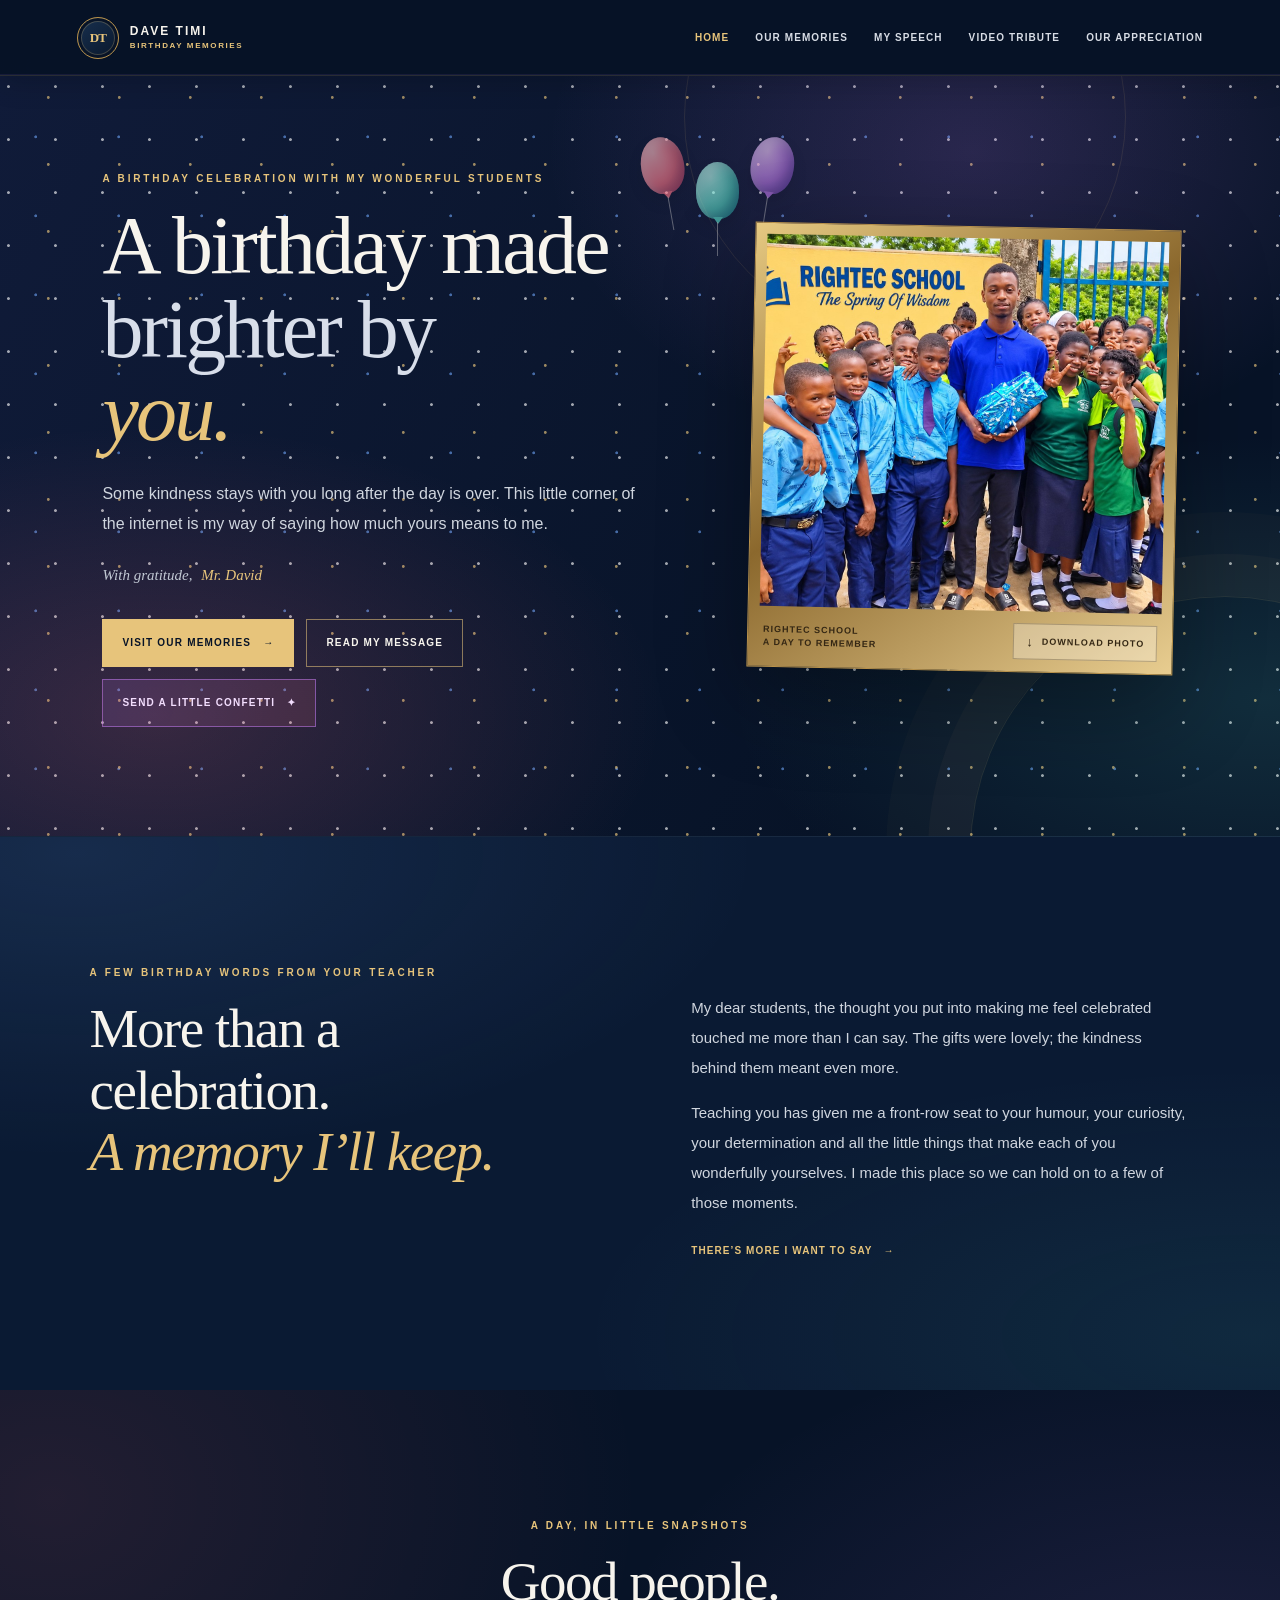
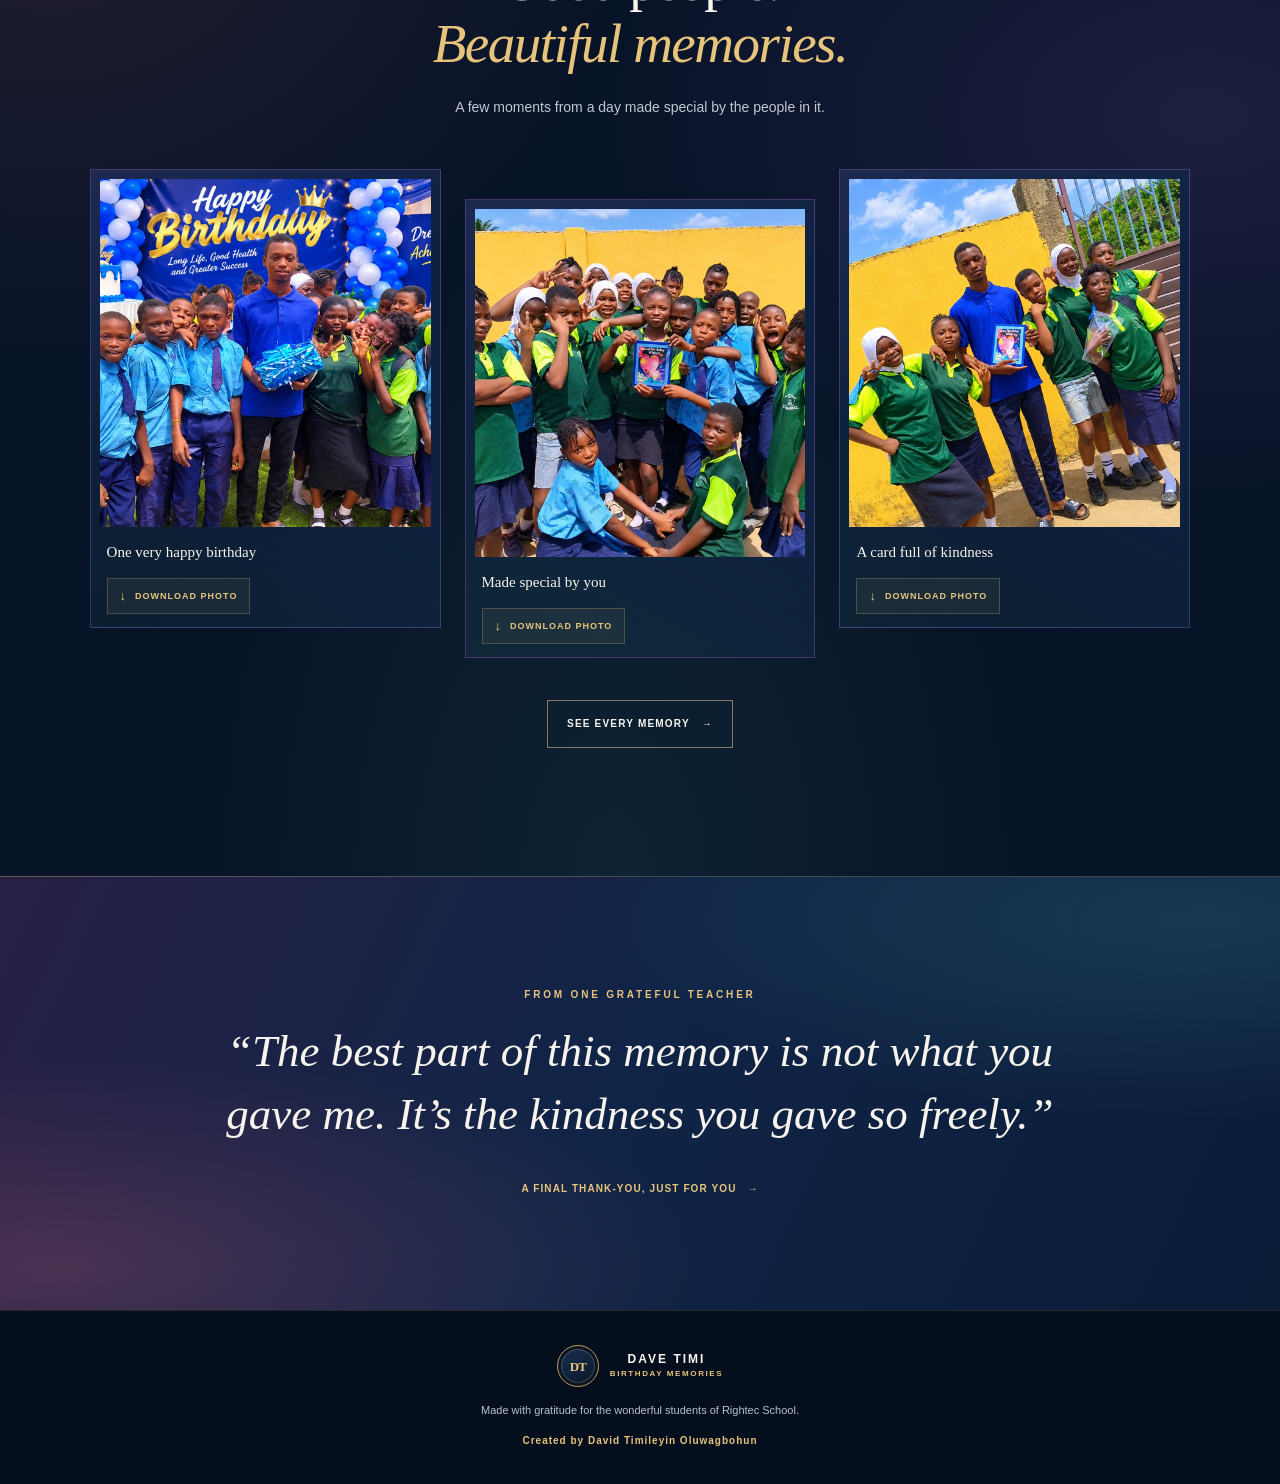
==== commit 402c9537: "Embed birthday interactions in HTML pages Co-authored-by: Copilot <223556219+Copilot@users.noreply.g" ====
--- a/index.html
+++ b/index.html
@@ -7,6 +7,7 @@
   <meta name="description" content="A colorful birthday celebration, heartfelt thank-you and collection of memories for the wonderful students of Rightec School.">
   <title>A Birthday to Remember | Dave Timi</title>
   <link rel="stylesheet" href="style.css">
+  <script>document.documentElement.classList.add("js");</script>
 </head>
 <body>
   <header class="site-header">
@@ -14,7 +15,10 @@
       <span class="brand-mark" aria-hidden="true">DT</span>
       <span class="brand-copy"><strong>DAVE TIMI</strong><small>BIRTHDAY MEMORIES</small></span>
     </a>
-    <nav class="navigation" aria-label="Main navigation">
+    <button class="menu-toggle" type="button" aria-controls="site-navigation" aria-expanded="false" aria-label="Toggle navigation menu">
+      <span class="menu-icon" aria-hidden="true"></span><span>Menu</span>
+    </button>
+    <nav class="navigation" id="site-navigation" aria-label="Main navigation">
       <a href="index.html" aria-current="page">Home</a>
       <a href="memories.html">Our Memories</a>
       <a href="speech.html">My Speech</a>
@@ -33,10 +37,12 @@
         <div class="button-row">
           <a class="button button-gold" href="memories.html">Visit our memories <span aria-hidden="true">→</span></a>
           <a class="button button-outline" href="speech.html">Read my message</a>
+          <button class="button button-confetti" type="button" data-celebrate>Send a little confetti <span aria-hidden="true">✦</span></button>
         </div>
+        <p class="visually-hidden" data-celebrate-status aria-live="polite"></p>
       </div>
       <figure class="hero-photo">
-        <img src="images/1000128212.jpg" alt="Mr. David surrounded by his students at Rightec School">
+        <img src="images/1000128212.jpg" alt="Mr. David surrounded by his students at Rightec School" data-view-image>
         <figcaption><span>Rightec School<br>A day to remember</span><a class="download-link" href="images/1000128212.jpg" download="1000128212.jpg">Download photo</a></figcaption>
       </figure>
       <div class="party-props" aria-hidden="true"><span class="balloon balloon-coral"></span><span class="balloon balloon-teal"></span><span class="balloon balloon-violet"></span></div>
@@ -63,17 +69,17 @@
       </div>
       <div class="preview-grid">
         <article class="preview-card">
-          <img src="images/1000127502.jpg" alt="A joyful birthday gathering with the students" loading="lazy">
+          <img src="images/1000127502.jpg" alt="A joyful birthday gathering with the students" loading="lazy" data-view-image>
           <span>One very happy birthday</span>
           <a class="download-link" href="images/1000127502.jpg" download="1000127502.jpg">Download photo</a>
         </article>
         <article class="preview-card preview-card-offset">
-          <img src="images/1000131288.jpg" alt="Mr. David sharing a gift with his students" loading="lazy">
+          <img src="images/1000131288.jpg" alt="Mr. David sharing a gift with his students" loading="lazy" data-view-image>
           <span>Made special by you</span>
           <a class="download-link" href="images/1000131288.jpg" download="1000131288.jpg">Download photo</a>
         </article>
         <article class="preview-card">
-          <img src="images/1000131291.jpg" alt="Students gathered around a birthday card" loading="lazy">
+          <img src="images/1000131291.jpg" alt="Students gathered around a birthday card" loading="lazy" data-view-image>
           <span>A card full of kindness</span>
           <a class="download-link" href="images/1000131291.jpg" download="1000131291.jpg">Download photo</a>
         </article>
@@ -98,5 +104,98 @@
     <p>Made with gratitude for the wonderful students of Rightec School.</p>
     <p class="creator-credit">Created by David Timileyin Oluwagbohun</p>
   </footer>
+  <script>
+    (() => {
+      const menuToggle = document.querySelector(".menu-toggle");
+      const navigation = document.querySelector(".navigation");
+      const closeMenu = () => {
+        menuToggle.setAttribute("aria-expanded", "false");
+        navigation.classList.remove("is-open");
+      };
+
+      menuToggle.addEventListener("click", () => {
+        const isOpen = menuToggle.getAttribute("aria-expanded") === "true";
+        menuToggle.setAttribute("aria-expanded", String(!isOpen));
+        navigation.classList.toggle("is-open", !isOpen);
+      });
+      navigation.addEventListener("click", (event) => {
+        if (event.target instanceof HTMLAnchorElement) closeMenu();
+      });
+      document.addEventListener("keydown", (event) => {
+        if (event.key === "Escape") closeMenu();
+      });
+      window.addEventListener("resize", () => {
+        if (window.innerWidth > 600) closeMenu();
+      });
+
+      const photoDialog = document.createElement("dialog");
+      photoDialog.className = "photo-dialog";
+      photoDialog.setAttribute("aria-label", "Full-size memory photograph");
+      const closeButton = document.createElement("button");
+      closeButton.className = "photo-dialog-close";
+      closeButton.type = "button";
+      closeButton.textContent = "Close";
+      closeButton.setAttribute("aria-label", "Close full-size photo");
+      const fullSizeImage = document.createElement("img");
+      fullSizeImage.className = "photo-dialog-image";
+      const caption = document.createElement("p");
+      caption.className = "photo-dialog-caption";
+      const downloadLink = document.createElement("a");
+      downloadLink.className = "download-link";
+      downloadLink.textContent = "Download photo";
+      photoDialog.append(closeButton, fullSizeImage, caption, downloadLink);
+      document.body.append(photoDialog);
+
+      closeButton.addEventListener("click", () => photoDialog.close());
+      photoDialog.addEventListener("click", (event) => {
+        if (event.target === photoDialog) photoDialog.close();
+      });
+      if (typeof photoDialog.showModal === "function") {
+        document.querySelectorAll("img[data-view-image]").forEach((image) => {
+          image.tabIndex = 0;
+          image.setAttribute("role", "button");
+          image.setAttribute("aria-label", `View full-size photo: ${image.alt}`);
+          const openPhoto = () => {
+            fullSizeImage.src = image.currentSrc || image.src;
+            fullSizeImage.alt = image.alt;
+            caption.textContent = image.alt;
+            downloadLink.href = image.src;
+            downloadLink.download = image.src.split("/").pop();
+            photoDialog.showModal();
+          };
+          image.addEventListener("click", openPhoto);
+          image.addEventListener("keydown", (event) => {
+            if (event.key === "Enter" || event.key === " ") {
+              event.preventDefault();
+              openPhoto();
+            }
+          });
+        });
+      }
+
+      const celebrateButton = document.querySelector("[data-celebrate]");
+      const celebrateStatus = document.querySelector("[data-celebrate-status]");
+      celebrateButton.addEventListener("click", () => {
+        celebrateStatus.textContent = "A little birthday cheer for you!";
+        if (window.matchMedia("(prefers-reduced-motion: reduce)").matches) return;
+
+        celebrateButton.disabled = true;
+        const colors = ["coral", "berry", "teal", "gold", "sky"];
+        const confetti = Array.from({ length: 48 }, (_, index) => {
+          const piece = document.createElement("span");
+          piece.className = `confetti-piece confetti-${colors[index % colors.length]}`;
+          piece.style.left = `${Math.random() * 100}%`;
+          piece.style.setProperty("--confetti-drift", `${Math.round(Math.random() * 240 - 120)}px`);
+          piece.style.animationDelay = `${Math.random() * 350}ms`;
+          document.body.append(piece);
+          return piece;
+        });
+        window.setTimeout(() => {
+          confetti.forEach((piece) => piece.remove());
+          celebrateButton.disabled = false;
+        }, 2300);
+      });
+    })();
+  </script>
 </body>
 </html>
--- a/style.css
+++ b/style.css
@@ -51,6 +51,27 @@
 a:focus-visible {
   outline: 2px solid var(--gold);
   outline-offset: 5px;
+}
+
+.menu-toggle {
+  display: none;
+  min-height: 40px;
+  align-items: center;
+  gap: 9px;
+  padding: 8px 12px;
+  border: 1px solid var(--line);
+  background: var(--surface);
+  color: var(--white);
+  font: 700 10px/1 var(--sans);
+  letter-spacing: 1px;
+  text-transform: uppercase;
+}
+
+.menu-icon {
+  width: 15px;
+  height: 2px;
+  background: var(--gold);
+  box-shadow: 0 -5px 0 var(--gold), 0 5px 0 var(--gold);
 }
 
 .site-header {
@@ -285,6 +306,108 @@
   transform: translateY(-2px);
 }
 
+.button-confetti {
+  border-color: rgb(189 121 236 / 55%);
+  background: linear-gradient(110deg, rgb(189 121 236 / 15%), rgb(255 117 135 / 12%));
+  color: #f3defe;
+  cursor: pointer;
+}
+
+.button-confetti:hover {
+  border-color: var(--berry);
+  background: linear-gradient(110deg, rgb(189 121 236 / 28%), rgb(255 117 135 / 23%));
+}
+
+.visually-hidden {
+  position: absolute;
+  width: 1px;
+  height: 1px;
+  overflow: hidden;
+  clip: rect(0, 0, 0, 0);
+  white-space: nowrap;
+  clip-path: inset(50%);
+}
+
+.confetti-piece {
+  position: fixed;
+  z-index: 20;
+  top: -16px;
+  width: 8px;
+  height: 13px;
+  border-radius: 2px;
+  pointer-events: none;
+  animation: confetti-fall 1.8s cubic-bezier(0.2, 0.65, 0.3, 1) forwards;
+}
+
+.confetti-coral { background: var(--coral); }
+.confetti-berry { background: var(--berry); }
+.confetti-teal { background: var(--teal); }
+.confetti-gold { background: var(--gold); }
+.confetti-sky { background: var(--sky); }
+
+@keyframes confetti-fall {
+  to {
+    transform: translate3d(var(--confetti-drift), 110vh, 0) rotate(680deg);
+  }
+}
+
+.photo-dialog {
+  position: fixed;
+  width: min(94vw, 960px);
+  max-width: 94vw;
+  max-height: 94vh;
+  gap: 12px;
+  margin: auto;
+  padding: clamp(14px, 3vw, 26px);
+  border: 1px solid var(--gold-deep);
+  background: linear-gradient(145deg, #162848, #071327 75%);
+  color: var(--white);
+  box-shadow: 0 25px 100px rgb(0 0 0 / 60%);
+}
+
+.photo-dialog[open] {
+  display: grid;
+}
+
+.photo-dialog::backdrop {
+  background: rgb(2 7 17 / 82%);
+  backdrop-filter: blur(7px);
+}
+
+.photo-dialog-close {
+  justify-self: end;
+  padding: 8px 13px;
+  border: 1px solid var(--line);
+  background: transparent;
+  color: var(--white);
+  font: 700 10px/1.4 var(--sans);
+  letter-spacing: 1px;
+  text-transform: uppercase;
+  cursor: pointer;
+}
+
+.photo-dialog-image {
+  width: 100%;
+  max-height: 76vh;
+  object-fit: contain;
+  background: #030914;
+}
+
+.photo-dialog-caption {
+  margin: 0;
+  color: var(--muted);
+  font: 13px/1.6 var(--sans);
+}
+
+.photo-dialog .download-link {
+  justify-self: start;
+  margin-top: 0;
+}
+
+img[data-view-image] {
+  cursor: zoom-in;
+}
+
 .button-gold {
   background: var(--gold);
   color: var(--night);
@@ -936,6 +1059,21 @@
   }
 }
 
+@media (max-width: 700px) {
+  .hero {
+    grid-template-columns: 1fr;
+  }
+
+  .hero-copy {
+    max-width: 620px;
+  }
+
+  .hero-photo {
+    width: min(88%, 390px);
+    justify-self: center;
+  }
+}
+
 @media (max-width: 600px) {
   .party-props {
     top: 12px;
@@ -951,18 +1089,37 @@
 
   .site-header {
     position: relative;
+    flex-direction: row;
+    flex-wrap: wrap;
+    align-items: center;
+    gap: 12px;
     padding: 14px 5vw;
   }
 
   .navigation {
+    display: grid;
     width: 100%;
-    justify-content: space-between;
-    gap: 3px 12px;
+    grid-template-columns: repeat(3, minmax(0, 1fr));
+    gap: 5px 8px;
+  }
+
+  .js .menu-toggle {
+    display: inline-flex;
+    margin-left: auto;
+  }
+
+  .js .navigation {
+    display: none;
+  }
+
+  .js .navigation.is-open {
+    display: grid;
   }
 
   .navigation a {
-    font-size: 9px;
-    letter-spacing: 0.45px;
+    font-size: 8px;
+    letter-spacing: 0.3px;
+    text-align: center;
   }
 
   .hero {
@@ -972,11 +1129,13 @@
   }
 
   .hero h1 {
-    font-size: clamp(46px, 12vw, 65px);
+    font-size: clamp(37px, 10.5vw, 54px);
     letter-spacing: -1.8px;
   }
 
-  .hero-intro {
+  .hero-intro,
+  .page-hero > p:last-child,
+  .thank-you-hero > p:not(.eyebrow) {
     font-size: 14px;
   }
 
@@ -989,6 +1148,14 @@
     aspect-ratio: 1.15;
   }
 
+  .hero-photo figcaption {
+    flex-wrap: wrap;
+  }
+
+  .hero-photo .download-link {
+    margin-left: auto;
+  }
+
   .button-row {
     align-items: stretch;
     flex-direction: column;
@@ -1001,6 +1168,21 @@
   .section,
   .page-hero {
     padding: 66px 7vw;
+  }
+
+  .page-hero h1,
+  .thank-you-hero h1 {
+    font-size: clamp(36px, 10vw, 52px);
+    letter-spacing: -1.2px;
+  }
+
+  .section-heading h2,
+  .gallery-intro h2,
+  .video-message h2,
+  .letter h2,
+  .closing-card h2 {
+    font-size: clamp(29px, 8vw, 40px);
+    letter-spacing: -0.8px;
   }
 
   .welcome-section {
@@ -1044,11 +1226,7 @@
 
   .thank-you-hero {
     min-height: 60vh;
-    padding: 75px 7vw;
-  }
-
-  .thank-you-hero h1 {
-    letter-spacing: -1.7px;
+    padding: 66px 7vw;
   }
 
   .closing-card {
